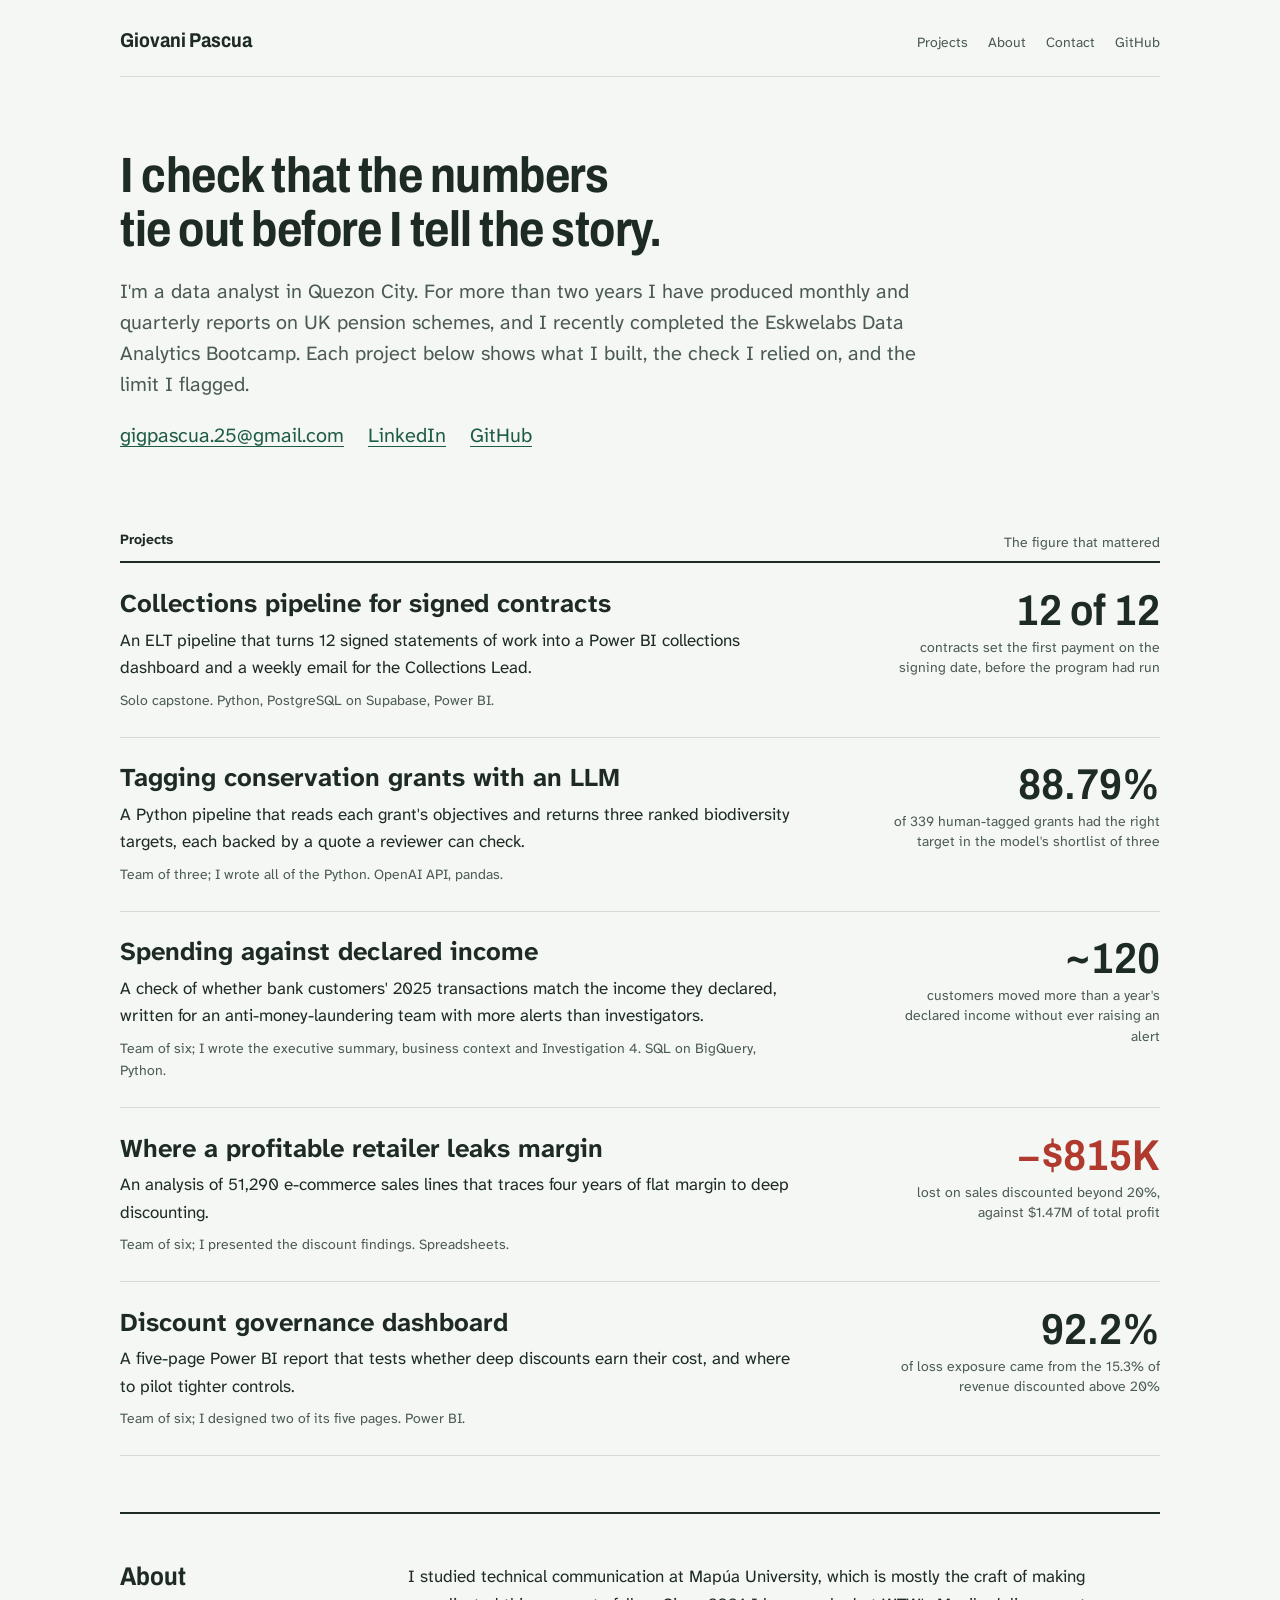
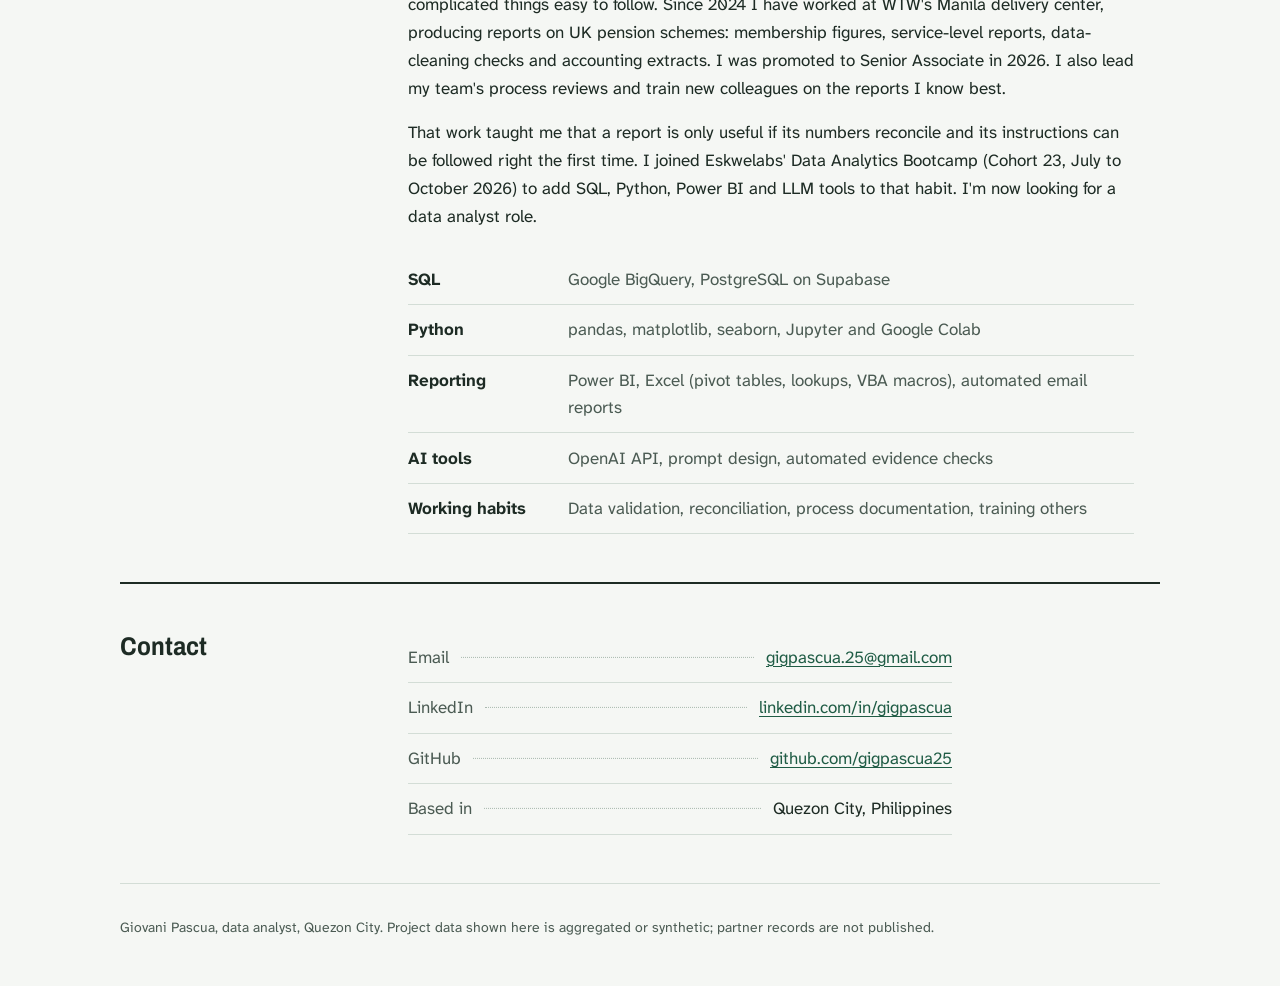
==== index.html @ 5e9940d8 "Add data analyst portfolio site Five case studies (capstone collections pipeline, LLM grant tagging," ====
<!doctype html>
<html lang="en">
<head>
<meta charset="utf-8">
<meta name="viewport" content="width=device-width, initial-scale=1, viewport-fit=cover">
<title>Giovani Pascua Portfolio</title>
<meta name="claude:viewport-fit-sides" content="cover">
<meta name="description" content="Data analyst portfolio: a collections pipeline, LLM grant tagging, AML analysis and discount analytics.">
<link rel="preconnect" href="https://fonts.googleapis.com">
<link rel="preconnect" href="https://fonts.gstatic.com" crossorigin>
<link rel="stylesheet" href="https://fonts.googleapis.com/css2?family=Archivo:wdth,wght@62..125,400..800&family=Atkinson+Hyperlegible+Next:ital,wght@0,400..800;1,400&display=swap">
<link rel="icon" href="assets/favicon.svg" type="image/svg+xml">
<link rel="stylesheet" href="assets/style.css">
</head>
<body>
<a class="skip" href="#main">Skip to content</a>
<div class="wrap">
  <header class="site-head">
    <a class="site-name" href="index.html">Giovani Pascua</a>
    <nav class="site-nav" aria-label="Site">
      <a href="index.html#projects">Projects</a>
      <a href="index.html#about">About</a>
      <a href="index.html#contact">Contact</a>
      <a href="https://github.com/gigpascua25">GitHub</a>
    </nav>
  </header>
</div>
<main id="main">
  <div class="wrap">
    <section class="thesis" aria-labelledby="thesis-title">
      <h1 id="thesis-title">I check that the numbers tie out before I tell the story.</h1>
      <p>I'm a data analyst in Quezon City. For more than two years I have produced monthly and quarterly reports on UK pension schemes, and I recently completed the Eskwelabs Data Analytics Bootcamp. Each project below shows what I built, the check I relied on, and the limit I flagged.</p>
      <p class="contact-line"><a href="mailto:gigpascua.25@gmail.com">gigpascua.25@gmail.com</a><a href="https://www.linkedin.com/in/gigpascua">LinkedIn</a><a href="https://github.com/gigpascua25">GitHub</a></p>
    </section>

    <section class="ledger-section" id="projects" aria-labelledby="projects-title">
      <div class="ledger-head"><h2 id="projects-title">Projects</h2><span>The figure that mattered</span></div>
      <ol class="ledger" role="list">
        <li class="entry">
      <div class="entry-text">
        <h3><a href="projects/collections-pipeline.html">Collections pipeline for signed contracts</a></h3>
        <p class="entry-summary">An ELT pipeline that turns 12 signed statements of work into a Power BI collections dashboard and a weekly email for the Collections Lead.</p>
        <p class="entry-meta">Solo capstone. Python, PostgreSQL on Supabase, Power BI.</p>
      </div>
      <div class="entry-figure">
        <span class="figure">12 of 12</span>
        <span class="figure-note">contracts set the first payment on the signing date, before the program had run</span>
      </div>
    </li><li class="entry">
      <div class="entry-text">
        <h3><a href="projects/grant-tagging-llm.html">Tagging conservation grants with an LLM</a></h3>
        <p class="entry-summary">A Python pipeline that reads each grant's objectives and returns three ranked biodiversity targets, each backed by a quote a reviewer can check.</p>
        <p class="entry-meta">Team of three; I wrote all of the Python. OpenAI API, pandas.</p>
      </div>
      <div class="entry-figure">
        <span class="figure">88.79%</span>
        <span class="figure-note">of 339 human-tagged grants had the right target in the model's shortlist of three</span>
      </div>
    </li><li class="entry">
      <div class="entry-text">
        <h3><a href="projects/aml-alert-triage.html">Spending against declared income</a></h3>
        <p class="entry-summary">A check of whether bank customers' 2025 transactions match the income they declared, written for an anti-money-laundering team with more alerts than investigators.</p>
        <p class="entry-meta">Team of six; I wrote the executive summary, business context and Investigation 4. SQL on BigQuery, Python.</p>
      </div>
      <div class="entry-figure">
        <span class="figure">~120</span>
        <span class="figure-note">customers moved more than a year's declared income without ever raising an alert</span>
      </div>
    </li><li class="entry">
      <div class="entry-text">
        <h3><a href="projects/discount-margin-analysis.html">Where a profitable retailer leaks margin</a></h3>
        <p class="entry-summary">An analysis of 51,290 e-commerce sales lines that traces four years of flat margin to deep discounting.</p>
        <p class="entry-meta">Team of six; I presented the discount findings. Spreadsheets.</p>
      </div>
      <div class="entry-figure">
        <span class="figure loss">−$815K</span>
        <span class="figure-note">lost on sales discounted beyond 20%, against $1.47M of total profit</span>
      </div>
    </li><li class="entry">
      <div class="entry-text">
        <h3><a href="projects/discount-governance-dashboard.html">Discount governance dashboard</a></h3>
        <p class="entry-summary">A five-page Power BI report that tests whether deep discounts earn their cost, and where to pilot tighter controls.</p>
        <p class="entry-meta">Team of six; I designed two of its five pages. Power BI.</p>
      </div>
      <div class="entry-figure">
        <span class="figure">92.2%</span>
        <span class="figure-note">of loss exposure came from the 15.3% of revenue discounted above 20%</span>
      </div>
    </li>
      </ol>
    </section>

    <section class="two-col" id="about" aria-labelledby="about-title">
      <h2 id="about-title">About</h2>
      <div class="prose">
        <p>I studied technical communication at Mapúa University, which is mostly the craft of making complicated things easy to follow. Since 2024 I have worked at WTW's Manila delivery center, producing reports on UK pension schemes: membership figures, service-level reports, data-cleaning checks and accounting extracts. I was promoted to Senior Associate in 2026. I also lead my team's process reviews and train new colleagues on the reports I know best.</p>
        <p>That work taught me that a report is only useful if its numbers reconcile and its instructions can be followed right the first time. I joined Eskwelabs' Data Analytics Bootcamp (Cohort 23, July to October 2026) to add SQL, Python, Power BI and LLM tools to that habit. I'm now looking for a data analyst role.</p>
        <dl class="skills">
          <div><dt>SQL</dt><dd>Google BigQuery, PostgreSQL on Supabase</dd></div>
          <div><dt>Python</dt><dd>pandas, matplotlib, seaborn, Jupyter and Google Colab</dd></div>
          <div><dt>Reporting</dt><dd>Power BI, Excel (pivot tables, lookups, VBA macros), automated email reports</dd></div>
          <div><dt>AI tools</dt><dd>OpenAI API, prompt design, automated evidence checks</dd></div>
          <div><dt>Working habits</dt><dd>Data validation, reconciliation, process documentation, training others</dd></div>
        </dl>
      </div>
    </section>

    <section class="two-col" id="contact" aria-labelledby="contact-title">
      <h2 id="contact-title">Contact</h2>
      <dl class="contact-list">
        <div><dt>Email</dt><span class="leader" aria-hidden="true"></span><dd><a href="mailto:gigpascua.25@gmail.com">gigpascua.25@gmail.com</a></dd></div>
        <div><dt>LinkedIn</dt><span class="leader" aria-hidden="true"></span><dd><a href="https://www.linkedin.com/in/gigpascua">linkedin.com/in/gigpascua</a></dd></div>
        <div><dt>GitHub</dt><span class="leader" aria-hidden="true"></span><dd><a href="https://github.com/gigpascua25">github.com/gigpascua25</a></dd></div>
        <div><dt>Based in</dt><span class="leader" aria-hidden="true"></span><dd>Quezon City, Philippines</dd></div>
      </dl>
    </section>
  </div>
</main>
<div class="wrap">
  <footer class="site-foot">
    <p>Giovani Pascua, data analyst, Quezon City. Project data shown here is aggregated or synthetic; partner records are not published.</p>
  </footer>
</div>
</body>
</html>
---- assets/style.css ----
/* Layout: a ledger. Narrative reads down the left; the figure that ties out sits right-aligned on the same line. */
:root {
  --paper: #f5f7f4;        /* sage-tinted page */
  --sheet: #fbfcfa;        /* raised surface: charts, code links */
  --ink: #1d2b24;          /* body text */
  --ink-2: #4b5b53;        /* secondary text */
  --rule: #d3ddd6;         /* hairlines */
  --rule-strong: #a9b8af;  /* dotted leaders, baselines */
  --ledger: #1f5c45;       /* accent: links, single-series bars */
  --pos-ink: #24352c;      /* positive figures in a signed chart */
  --red-ink: #b03a2e;      /* losses and negative figures only */
  --focus: #1f5c45;

  --font-body: "Atkinson Hyperlegible Next", "Atkinson Hyperlegible", system-ui, -apple-system, "Segoe UI", sans-serif;
  --font-figure: "Archivo", "Arial Narrow", system-ui, sans-serif;

  --step--1: 0.875rem;
  --step-0: 1.0625rem;
  --step-1: 1.25rem;
  --step-2: 1.6rem;
  --step-3: clamp(2rem, 1.4rem + 2.6vw, 3.1rem);
  --figure: clamp(1.9rem, 1.5rem + 1.6vw, 2.7rem);

  --measure: 66ch;
  --page: 70rem;
}

@media (prefers-color-scheme: dark) {
  :root:not([data-theme="light"]) {
    --paper: #121a16;
    --sheet: #18221d;
    --ink: #e2eae5;
    --ink-2: #a7b6ae;
    --rule: #2b3a33;
    --rule-strong: #4a5d53;
    --ledger: #73c49e;
    --pos-ink: #dce5df;
    --red-ink: #ee8577;
    --focus: #73c49e;
    color-scheme: dark;
  }
}
:root[data-theme="dark"] {
  --paper: #121a16;
  --sheet: #18221d;
  --ink: #e2eae5;
  --ink-2: #a7b6ae;
  --rule: #2b3a33;
  --rule-strong: #4a5d53;
  --ledger: #73c49e;
  --pos-ink: #dce5df;
  --red-ink: #ee8577;
  --focus: #73c49e;
  color-scheme: dark;
}

*, *::before, *::after { box-sizing: border-box; }

html { -webkit-text-size-adjust: 100%; }

body {
  margin: 0;
  background: var(--paper);
  color: var(--ink);
  font-family: var(--font-body);
  font-size: var(--step-0);
  line-height: 1.6;
}

.wrap {
  max-width: var(--page);
  margin-inline: auto;
  padding-left: max(16px, env(safe-area-inset-left, 0px));
  padding-right: max(16px, env(safe-area-inset-right, 0px));
}
@media (min-width: 720px) {
  .wrap {
    padding-left: max(40px, env(safe-area-inset-left, 0px));
    padding-right: max(40px, env(safe-area-inset-right, 0px));
  }
}

a { color: var(--ledger); text-underline-offset: 0.18em; text-decoration-thickness: 1px; }
a:hover { text-decoration-thickness: 2px; }
:focus-visible { outline: 2px solid var(--focus); outline-offset: 3px; border-radius: 2px; }

h1, h2, h3 { text-wrap: balance; line-height: 1.2; margin: 0; }
p, ul, ol, dl, figure { margin: 0; }

.skip {
  position: absolute; left: -9999px; top: 0;
  background: var(--sheet); color: var(--ink); padding: 0.5rem 0.75rem;
}
.skip:focus { left: max(16px, env(safe-area-inset-left, 0px)); top: 0.5rem; }

/* ---------- Site header ---------- */
.site-head {
  display: flex; flex-wrap: wrap; align-items: baseline; justify-content: space-between;
  gap: 0.5rem 1.5rem;
  padding-block: 1.5rem 1.25rem;
  border-bottom: 1px solid var(--rule);
}
.site-name {
  font-family: var(--font-figure);
  font-weight: 700;
  font-stretch: 87%;
  font-size: var(--step-1);
  color: var(--ink);
  text-decoration: none;
}
.site-nav { display: flex; flex-wrap: wrap; gap: 0.25rem 1.25rem; font-size: var(--step--1); }
.site-nav a { color: var(--ink-2); text-decoration: none; }
.site-nav a:hover { color: var(--ink); text-decoration: underline; }

/* ---------- Home: thesis ---------- */
.thesis {
  padding-block: clamp(2.5rem, 6vw, 4.5rem) clamp(2rem, 5vw, 3.5rem);
  display: grid; gap: 1.25rem;
  max-width: 52rem;
}
.thesis h1 {
  font-family: var(--font-figure);
  font-weight: 700;
  font-stretch: 85%;
  font-size: var(--step-3);
  letter-spacing: -0.01em;
  line-height: 1.08;
}
.thesis p { max-width: var(--measure); color: var(--ink-2); font-size: var(--step-1); line-height: 1.55; }
.contact-line { display: flex; flex-wrap: wrap; gap: 0.25rem 1.5rem; font-size: var(--step-0); }

/* ---------- Home: the project ledger ---------- */
.ledger-section { padding-block: 1rem 3.5rem; }
.ledger-head {
  display: grid; grid-template-columns: minmax(0, 1fr) auto; gap: 2rem;
  padding-block: 0.5rem;
  border-bottom: 2px solid var(--ink);
  font-size: var(--step--1); color: var(--ink-2);
}
.ledger-head h2 { font-size: var(--step--1); font-weight: 700; color: var(--ink); }
.ledger { list-style: none; padding: 0; }
.entry {
  display: grid;
  grid-template-columns: minmax(0, 1fr) minmax(12rem, 17rem);
  gap: 0.75rem 2.5rem;
  align-items: start;
  padding-block: 1.6rem;
  border-bottom: 1px solid var(--rule);
}
.entry-text { min-width: 0; display: grid; gap: 0.45rem; max-width: 42rem; }
.entry h3 { font-size: var(--step-2); font-weight: 700; line-height: 1.2; }
.entry h3 a { color: var(--ink); text-decoration: none; }
.entry h3 a:hover { color: var(--ledger); text-decoration: underline; }
.entry-summary { color: var(--ink); }
.entry-meta { font-size: var(--step--1); color: var(--ink-2); }
.entry-figure { text-align: right; display: grid; gap: 0.3rem; justify-items: end; }
.figure {
  font-family: var(--font-figure);
  font-weight: 650;
  font-stretch: 88%;
  font-size: var(--figure);
  line-height: 1;
  font-variant-numeric: tabular-nums lining-nums;
  color: var(--ink);
  white-space: nowrap;
}
.figure.loss { color: var(--red-ink); }
.figure-note { font-size: var(--step--1); color: var(--ink-2); line-height: 1.45; max-width: 17rem; }

@media (max-width: 680px) {
  .ledger-head span { display: none; }
  .entry { grid-template-columns: minmax(0, 1fr); gap: 0.9rem; }
  .entry-figure { text-align: left; justify-items: start; }
}

/* ---------- Home: about & contact ---------- */
.two-col {
  display: grid; gap: 2rem 4rem;
  grid-template-columns: minmax(0, 1fr);
  padding-block: 3rem;
  border-top: 2px solid var(--ink);
}
@media (min-width: 900px) { .two-col { grid-template-columns: 14rem minmax(0, 1fr); } }
.two-col h2 { font-family: var(--font-figure); font-stretch: 87%; font-size: var(--step-2); }
.prose { display: grid; gap: 1rem; max-width: var(--measure); }
.prose p { line-height: 1.65; }

.skills { display: grid; gap: 0; margin-top: 0.5rem; }
.skills div {
  display: grid; grid-template-columns: minmax(0, 9rem) minmax(0, 1fr); gap: 1rem;
  padding-block: 0.7rem; border-bottom: 1px solid var(--rule);
}
.skills dt { font-weight: 700; }
.skills dd { margin: 0; color: var(--ink-2); }
@media (max-width: 480px) { .skills div { grid-template-columns: minmax(0, 1fr); gap: 0.15rem; } }

.contact-list { display: grid; gap: 0; max-width: 34rem; }
.contact-list div {
  display: flex; align-items: baseline; gap: 0.75rem;
  padding-block: 0.7rem; border-bottom: 1px solid var(--rule);
}
.contact-list dt { color: var(--ink-2); flex: none; }
.contact-list .leader { flex: 1; border-bottom: 1px dotted var(--rule-strong); transform: translateY(-0.3em); min-width: 1rem; }
.contact-list dd { margin: 0; text-align: right; overflow-wrap: anywhere; }

.site-foot {
  padding-block: 2rem 3rem;
  border-top: 1px solid var(--rule);
  font-size: var(--step--1);
  color: var(--ink-2);
}

/* ---------- Project pages ---------- */
.case { padding-block: 2.5rem 3rem; display: grid; gap: 2.75rem; }
.case-top { display: grid; gap: 1.1rem; max-width: 52rem; }
.back { font-size: var(--step--1); }
.case-top h1 {
  font-family: var(--font-figure);
  font-weight: 700;
  font-stretch: 85%;
  font-size: var(--step-3);
  line-height: 1.08;
}
.lede { font-size: var(--step-1); color: var(--ink-2); max-width: var(--measure); line-height: 1.55; }

.facts { display: grid; border-top: 2px solid var(--ink); max-width: 52rem; }
.facts div {
  display: grid; grid-template-columns: minmax(0, 7rem) minmax(0, 1fr); gap: 1.25rem;
  padding-block: 0.75rem; border-bottom: 1px solid var(--rule);
}
.facts dt { font-weight: 700; }
.facts dd { margin: 0; }
@media (max-width: 480px) { .facts div { grid-template-columns: minmax(0, 1fr); gap: 0.15rem; } }

.case-section { display: grid; gap: 1rem; max-width: var(--measure); }
.case-section h2 { font-family: var(--font-figure); font-stretch: 87%; font-size: var(--step-2); }
.case-section ul, .case-section ol { padding-left: 1.25rem; display: grid; gap: 0.6rem; }
.case-section li::marker { color: var(--ink-2); }
.case-section p { line-height: 1.65; }
.mine { border-left: 3px solid var(--ledger); padding-left: 1rem; color: var(--ink); }

/* At a glance: a statement of account with dotted leaders */
.glance { display: grid; max-width: 40rem; border-top: 2px solid var(--ink); }
.glance div { display: flex; align-items: baseline; gap: 0.75rem; padding-block: 0.65rem; border-bottom: 1px solid var(--rule); }
.glance dt { flex: 0 1 auto; min-width: 0; }
.glance .leader { flex: 1 1 1.5rem; border-bottom: 1px dotted var(--rule-strong); transform: translateY(-0.3em); }
.glance dd {
  margin: 0; flex: none; text-align: right;
  font-family: var(--font-figure); font-stretch: 90%; font-weight: 600;
  font-variant-numeric: tabular-nums lining-nums;
}
.glance dd.loss { color: var(--red-ink); }
.glance-note { font-size: var(--step--1); color: var(--ink-2); max-width: 40rem; margin-top: 0.6rem; }

/* Charts: bars in a real table, values in their own right-aligned column */
.chart {
  background: var(--sheet);
  border: 1px solid var(--rule);
  border-radius: 6px;
  padding: 1.25rem 1.25rem 1rem;
  max-width: 46rem;
  display: grid; gap: 0.9rem;
}
.chart-title { font-weight: 700; font-size: var(--step-0); line-height: 1.35; }
.chart-scroll { overflow-x: auto; }
.bars { width: 100%; border-collapse: collapse; font-size: var(--step--1); }
.bars th[scope="row"] { text-align: left; font-weight: 400; color: var(--ink); padding: 0.45rem 1rem 0.45rem 0; width: 34%; vertical-align: middle; line-height: 1.3; }
.bars td { padding: 0.45rem 0; vertical-align: middle; }
.bars td.val {
  text-align: right; padding-left: 1rem; white-space: nowrap; width: 1%;
  font-family: var(--font-figure); font-stretch: 90%; font-weight: 600; font-size: var(--step-0);
  font-variant-numeric: tabular-nums lining-nums; color: var(--ink);
}
.bars td.val.loss { color: var(--red-ink); }
.track { position: relative; height: 18px; min-width: 8rem; }
.track::before { /* the baseline */
  content: ""; position: absolute; top: -4px; bottom: -4px; left: var(--zero, 0%); width: 1px; background: var(--rule-strong);
}
.bar { position: absolute; top: 0; height: 18px; }
.bar.pos { left: var(--zero, 0%); width: var(--w); background: var(--ledger); border-radius: 0 4px 4px 0; }
.bar.pos.ink { background: var(--pos-ink); }
.bar.neg { right: calc(100% - var(--zero)); width: var(--w); background: var(--red-ink); border-radius: 4px 0 0 4px; }
.bars tr:hover .bar { filter: brightness(1.12); }
.chart-note { font-size: var(--step--1); color: var(--ink-2); line-height: 1.45; }
@media (max-width: 480px) {
  .chart { padding: 1rem 0.9rem 0.85rem; }
  .bars th[scope="row"] { width: 40%; padding-right: 0.6rem; }
}

.files { display: grid; gap: 0.75rem; max-width: var(--measure); }
.file-link {
  display: grid; gap: 0.2rem;
  padding: 0.9rem 1rem;
  background: var(--sheet); border: 1px solid var(--rule); border-radius: 6px;
  text-decoration: none; color: var(--ink);
}
.file-link strong { color: var(--ledger); }
.file-link span { font-size: var(--step--1); color: var(--ink-2); }
.file-link:hover strong { text-decoration: underline; }

.pager {
  display: flex; flex-wrap: wrap; justify-content: space-between; gap: 1rem 2rem;
  padding-top: 1.5rem; border-top: 2px solid var(--ink); max-width: 52rem;
}
.pager a { display: grid; gap: 0.15rem; text-decoration: none; max-width: 22rem; }
.pager small { color: var(--ink-2); font-size: var(--step--1); }
.pager span { font-weight: 700; }
.pager .next { text-align: right; margin-left: auto; }

@media (prefers-reduced-motion: reduce) {
  * { scroll-behavior: auto !important; transition: none !important; animation: none !important; }
}

.visually-hidden {
  position: absolute !important; width: 1px; height: 1px; padding: 0; margin: -1px;
  overflow: hidden; clip: rect(0 0 0 0); white-space: nowrap; border: 0;
}
code {
  font-family: ui-monospace, "SFMono-Regular", Menlo, Consolas, monospace;
  font-size: 0.9em; background: var(--sheet); border: 1px solid var(--rule);
  border-radius: 3px; padding: 0.05em 0.3em;
}

/* Dashboard screenshots: wider than the reading measure, captions stay at reading width */
.case-section.wide { max-width: 60rem; }
.case-section.wide > p { max-width: var(--measure); }
.gallery { display: grid; gap: 2.25rem; }
.shot { display: grid; gap: 0.65rem; }
.shot a { display: block; border: 1px solid var(--rule); border-radius: 6px; overflow: hidden; background: var(--sheet); }
.shot img { display: block; width: 100%; height: auto; }
.shot a:hover { border-color: var(--rule-strong); }
.shot figcaption { font-size: var(--step--1); color: var(--ink-2); line-height: 1.5; max-width: var(--measure); }
.shot figcaption strong { color: var(--ink); }
.shot .credit { display: block; margin-top: 0.2rem; color: var(--ink); font-weight: 700; }
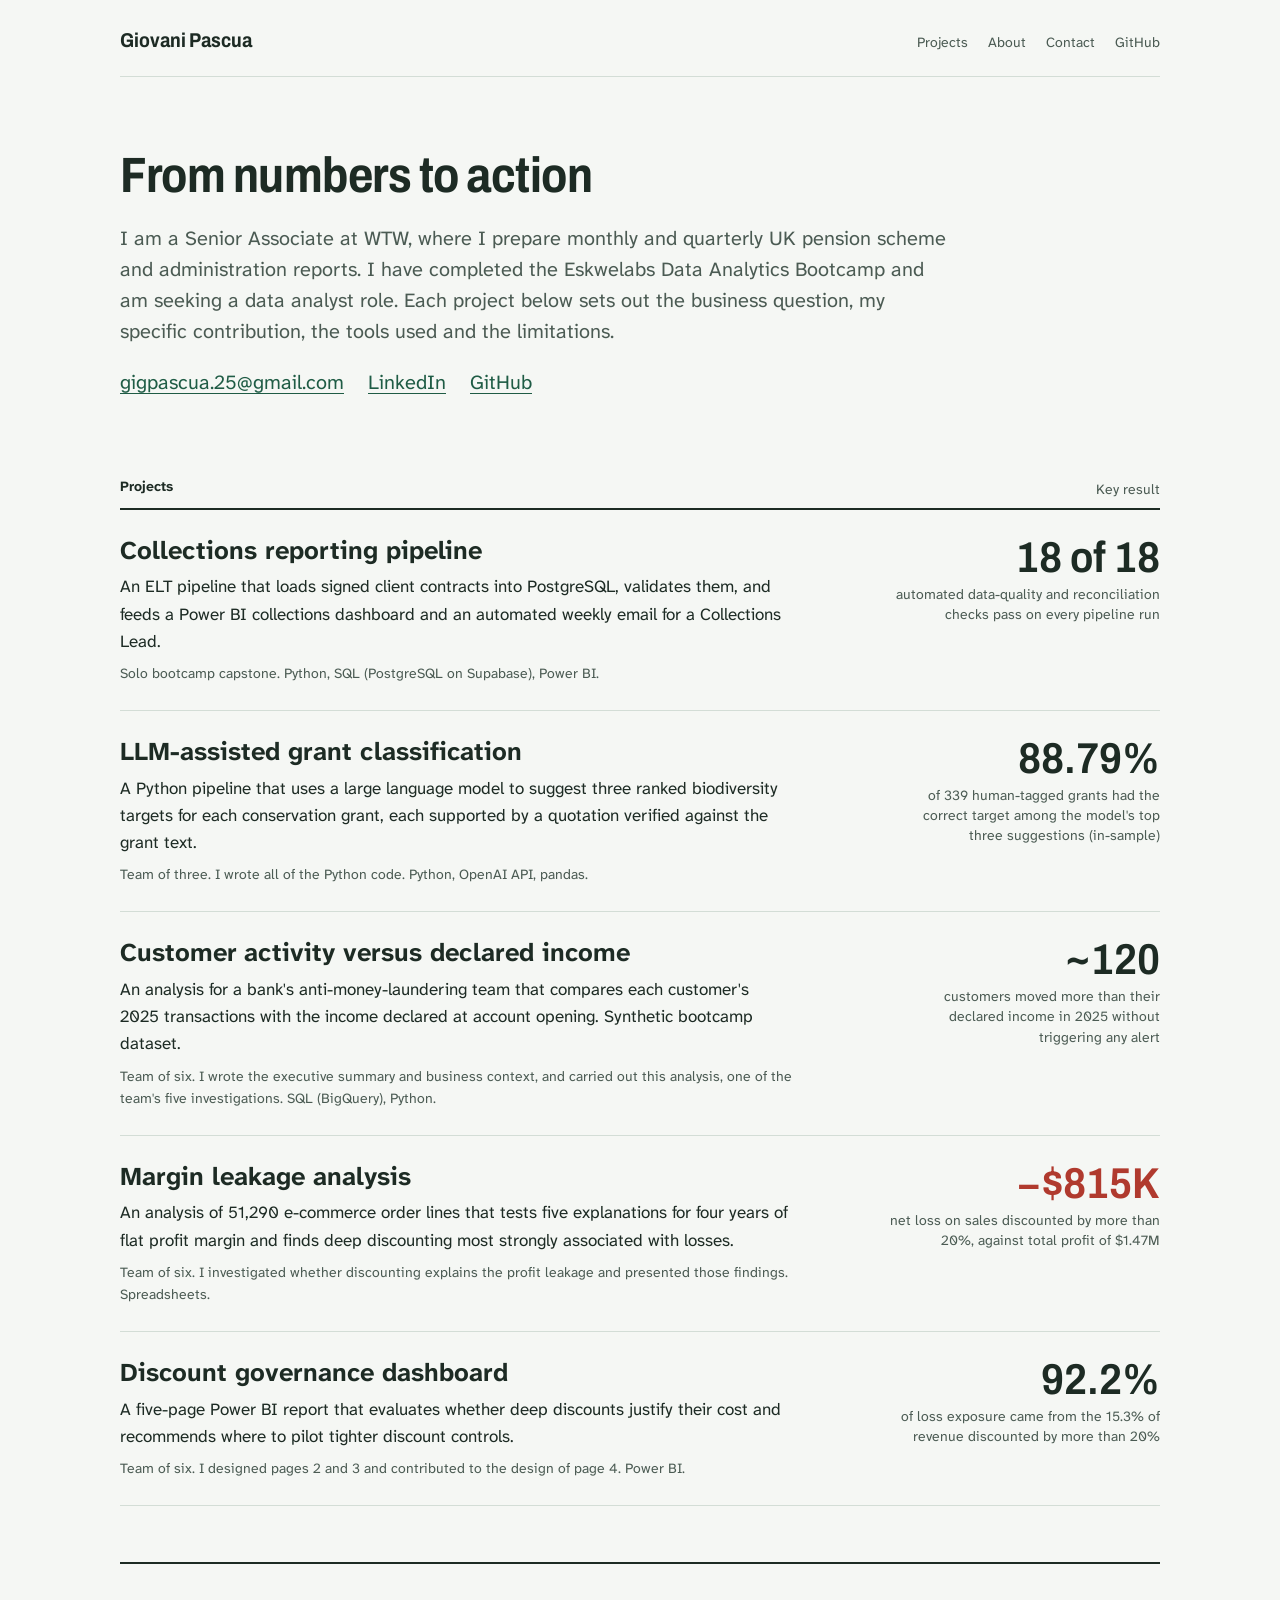
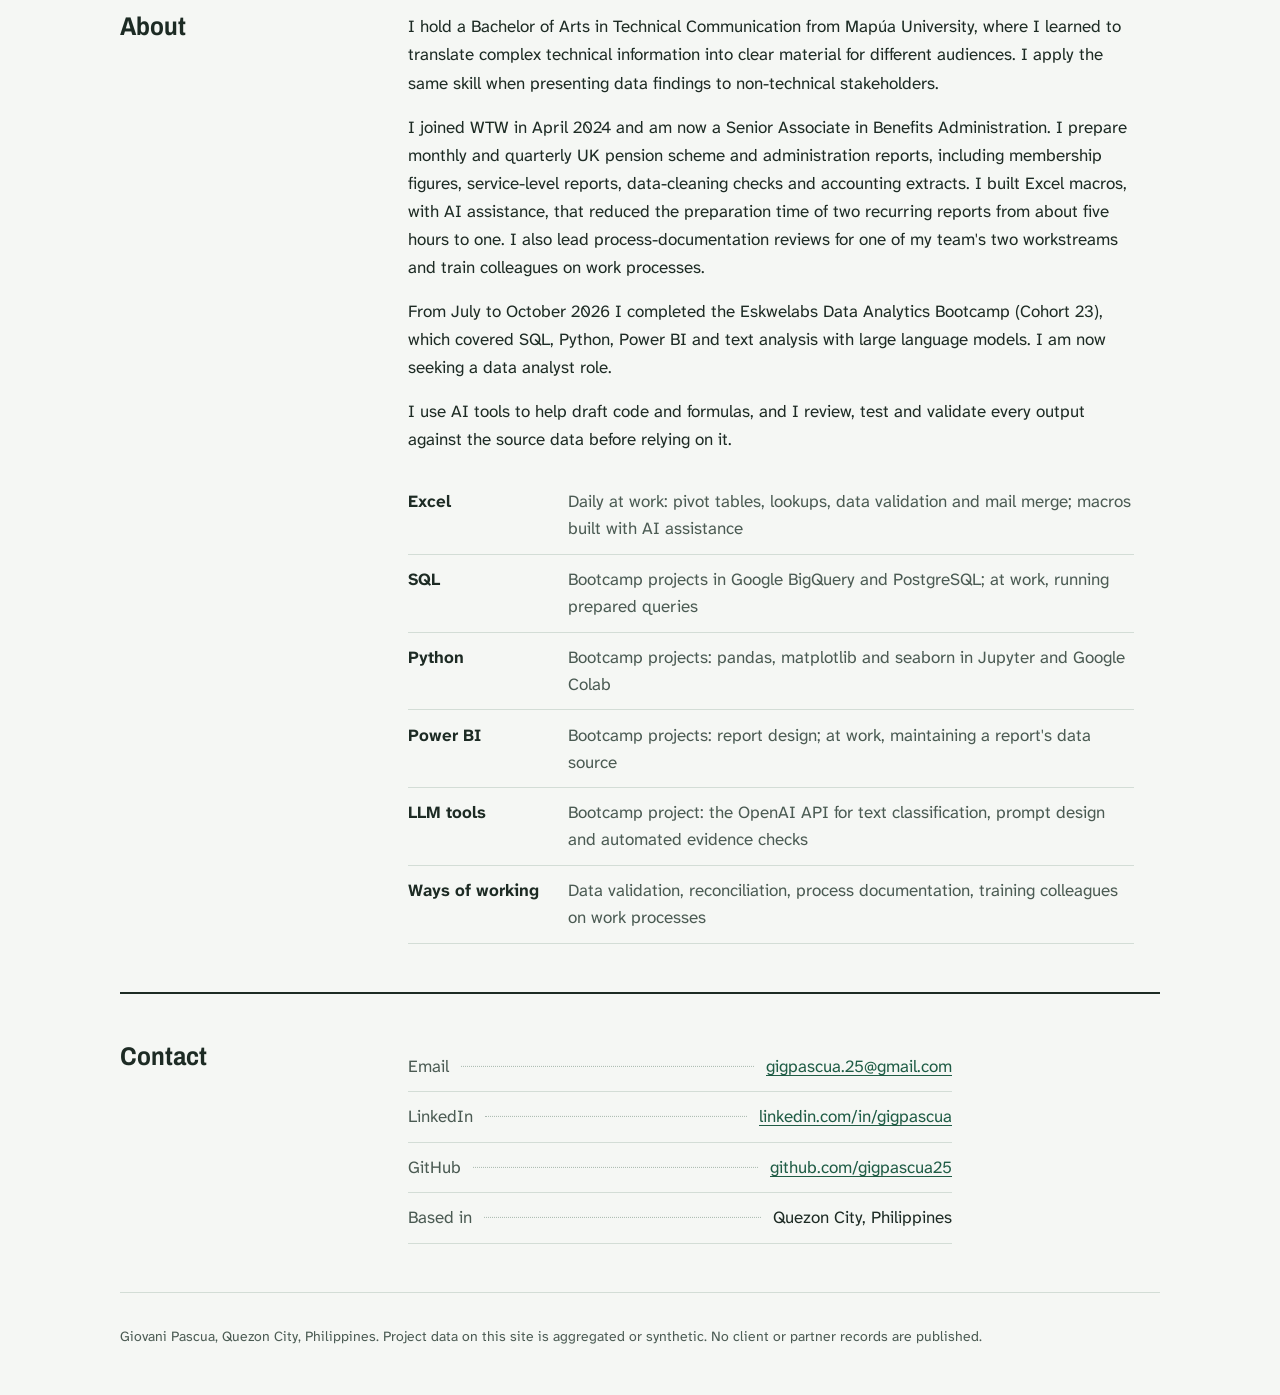
==== commit 08d555a1: "Revise portfolio copy for a professional tone and explicit contributions - Headline changed to "From" ====
--- a/index.html
+++ b/index.html
@@ -5,7 +5,7 @@
 <meta name="viewport" content="width=device-width, initial-scale=1, viewport-fit=cover">
 <title>Giovani Pascua Portfolio</title>
 <meta name="claude:viewport-fit-sides" content="cover">
-<meta name="description" content="Data analyst portfolio: a collections pipeline, LLM grant tagging, AML analysis and discount analytics.">
+<meta name="description" content="Data analytics portfolio of Giovani Pascua: a collections reporting pipeline, LLM-assisted grant classification, an AML analysis and discount analytics.">
 <link rel="preconnect" href="https://fonts.googleapis.com">
 <link rel="preconnect" href="https://fonts.gstatic.com" crossorigin>
 <link rel="stylesheet" href="https://fonts.googleapis.com/css2?family=Archivo:wdth,wght@62..125,400..800&family=Atkinson+Hyperlegible+Next:ital,wght@0,400..800;1,400&display=swap">
@@ -28,63 +28,63 @@
 <main id="main">
   <div class="wrap">
     <section class="thesis" aria-labelledby="thesis-title">
-      <h1 id="thesis-title">I check that the numbers tie out before I tell the story.</h1>
-      <p>I'm a data analyst in Quezon City. For more than two years I have produced monthly and quarterly reports on UK pension schemes, and I recently completed the Eskwelabs Data Analytics Bootcamp. Each project below shows what I built, the check I relied on, and the limit I flagged.</p>
+      <h1 id="thesis-title">From numbers to action</h1>
+      <p>I am a Senior Associate at WTW, where I prepare monthly and quarterly UK pension scheme and administration reports. I have completed the Eskwelabs Data Analytics Bootcamp and am seeking a data analyst role. Each project below sets out the business question, my specific contribution, the tools used and the limitations.</p>
       <p class="contact-line"><a href="mailto:gigpascua.25@gmail.com">gigpascua.25@gmail.com</a><a href="https://www.linkedin.com/in/gigpascua">LinkedIn</a><a href="https://github.com/gigpascua25">GitHub</a></p>
     </section>
 
     <section class="ledger-section" id="projects" aria-labelledby="projects-title">
-      <div class="ledger-head"><h2 id="projects-title">Projects</h2><span>The figure that mattered</span></div>
+      <div class="ledger-head"><h2 id="projects-title">Projects</h2><span>Key result</span></div>
       <ol class="ledger" role="list">
         <li class="entry">
       <div class="entry-text">
-        <h3><a href="projects/collections-pipeline.html">Collections pipeline for signed contracts</a></h3>
-        <p class="entry-summary">An ELT pipeline that turns 12 signed statements of work into a Power BI collections dashboard and a weekly email for the Collections Lead.</p>
-        <p class="entry-meta">Solo capstone. Python, PostgreSQL on Supabase, Power BI.</p>
+        <h3><a href="projects/collections-pipeline.html">Collections reporting pipeline</a></h3>
+        <p class="entry-summary">An ELT pipeline that loads signed client contracts into PostgreSQL, validates them, and feeds a Power BI collections dashboard and an automated weekly email for a Collections Lead.</p>
+        <p class="entry-meta">Solo bootcamp capstone. Python, SQL (PostgreSQL on Supabase), Power BI.</p>
       </div>
       <div class="entry-figure">
-        <span class="figure">12 of 12</span>
-        <span class="figure-note">contracts set the first payment on the signing date, before the program had run</span>
+        <span class="figure">18 of 18</span>
+        <span class="figure-note">automated data-quality and reconciliation checks pass on every pipeline run</span>
       </div>
     </li><li class="entry">
       <div class="entry-text">
-        <h3><a href="projects/grant-tagging-llm.html">Tagging conservation grants with an LLM</a></h3>
-        <p class="entry-summary">A Python pipeline that reads each grant's objectives and returns three ranked biodiversity targets, each backed by a quote a reviewer can check.</p>
-        <p class="entry-meta">Team of three; I wrote all of the Python. OpenAI API, pandas.</p>
+        <h3><a href="projects/grant-tagging-llm.html">LLM-assisted grant classification</a></h3>
+        <p class="entry-summary">A Python pipeline that uses a large language model to suggest three ranked biodiversity targets for each conservation grant, each supported by a quotation verified against the grant text.</p>
+        <p class="entry-meta">Team of three. I wrote all of the Python code. Python, OpenAI API, pandas.</p>
       </div>
       <div class="entry-figure">
         <span class="figure">88.79%</span>
-        <span class="figure-note">of 339 human-tagged grants had the right target in the model's shortlist of three</span>
+        <span class="figure-note">of 339 human-tagged grants had the correct target among the model's top three suggestions (in-sample)</span>
       </div>
     </li><li class="entry">
       <div class="entry-text">
-        <h3><a href="projects/aml-alert-triage.html">Spending against declared income</a></h3>
-        <p class="entry-summary">A check of whether bank customers' 2025 transactions match the income they declared, written for an anti-money-laundering team with more alerts than investigators.</p>
-        <p class="entry-meta">Team of six; I wrote the executive summary, business context and Investigation 4. SQL on BigQuery, Python.</p>
+        <h3><a href="projects/aml-alert-triage.html">Customer activity versus declared income</a></h3>
+        <p class="entry-summary">An analysis for a bank's anti-money-laundering team that compares each customer's 2025 transactions with the income declared at account opening. Synthetic bootcamp dataset.</p>
+        <p class="entry-meta">Team of six. I wrote the executive summary and business context, and carried out this analysis, one of the team's five investigations. SQL (BigQuery), Python.</p>
       </div>
       <div class="entry-figure">
         <span class="figure">~120</span>
-        <span class="figure-note">customers moved more than a year's declared income without ever raising an alert</span>
+        <span class="figure-note">customers moved more than their declared income in 2025 without triggering any alert</span>
       </div>
     </li><li class="entry">
       <div class="entry-text">
-        <h3><a href="projects/discount-margin-analysis.html">Where a profitable retailer leaks margin</a></h3>
-        <p class="entry-summary">An analysis of 51,290 e-commerce sales lines that traces four years of flat margin to deep discounting.</p>
-        <p class="entry-meta">Team of six; I presented the discount findings. Spreadsheets.</p>
+        <h3><a href="projects/discount-margin-analysis.html">Margin leakage analysis</a></h3>
+        <p class="entry-summary">An analysis of 51,290 e-commerce order lines that tests five explanations for four years of flat profit margin and finds deep discounting most strongly associated with losses.</p>
+        <p class="entry-meta">Team of six. I investigated whether discounting explains the profit leakage and presented those findings. Spreadsheets.</p>
       </div>
       <div class="entry-figure">
         <span class="figure loss">−$815K</span>
-        <span class="figure-note">lost on sales discounted beyond 20%, against $1.47M of total profit</span>
+        <span class="figure-note">net loss on sales discounted by more than 20%, against total profit of $1.47M</span>
       </div>
     </li><li class="entry">
       <div class="entry-text">
         <h3><a href="projects/discount-governance-dashboard.html">Discount governance dashboard</a></h3>
-        <p class="entry-summary">A five-page Power BI report that tests whether deep discounts earn their cost, and where to pilot tighter controls.</p>
-        <p class="entry-meta">Team of six; I designed two of its five pages. Power BI.</p>
+        <p class="entry-summary">A five-page Power BI report that evaluates whether deep discounts justify their cost and recommends where to pilot tighter discount controls.</p>
+        <p class="entry-meta">Team of six. I designed pages 2 and 3 and contributed to the design of page 4. Power BI.</p>
       </div>
       <div class="entry-figure">
         <span class="figure">92.2%</span>
-        <span class="figure-note">of loss exposure came from the 15.3% of revenue discounted above 20%</span>
+        <span class="figure-note">of loss exposure came from the 15.3% of revenue discounted by more than 20%</span>
       </div>
     </li>
       </ol>
@@ -93,14 +93,17 @@
     <section class="two-col" id="about" aria-labelledby="about-title">
       <h2 id="about-title">About</h2>
       <div class="prose">
-        <p>I studied technical communication at Mapúa University, which is mostly the craft of making complicated things easy to follow. Since 2024 I have worked at WTW's Manila delivery center, producing reports on UK pension schemes: membership figures, service-level reports, data-cleaning checks and accounting extracts. I was promoted to Senior Associate in 2026. I also lead my team's process reviews and train new colleagues on the reports I know best.</p>
-        <p>That work taught me that a report is only useful if its numbers reconcile and its instructions can be followed right the first time. I joined Eskwelabs' Data Analytics Bootcamp (Cohort 23, July to October 2026) to add SQL, Python, Power BI and LLM tools to that habit. I'm now looking for a data analyst role.</p>
+        <p>I hold a Bachelor of Arts in Technical Communication from Mapúa University, where I learned to translate complex technical information into clear material for different audiences. I apply the same skill when presenting data findings to non-technical stakeholders.</p>
+        <p>I joined WTW in April 2024 and am now a Senior Associate in Benefits Administration. I prepare monthly and quarterly UK pension scheme and administration reports, including membership figures, service-level reports, data-cleaning checks and accounting extracts. I built Excel macros, with AI assistance, that reduced the preparation time of two recurring reports from about five hours to one. I also lead process-documentation reviews for one of my team's two workstreams and train colleagues on work processes.</p>
+        <p>From July to October 2026 I completed the Eskwelabs Data Analytics Bootcamp (Cohort 23), which covered SQL, Python, Power BI and text analysis with large language models. I am now seeking a data analyst role.</p>
+        <p>I use AI tools to help draft code and formulas, and I review, test and validate every output against the source data before relying on it.</p>
         <dl class="skills">
-          <div><dt>SQL</dt><dd>Google BigQuery, PostgreSQL on Supabase</dd></div>
-          <div><dt>Python</dt><dd>pandas, matplotlib, seaborn, Jupyter and Google Colab</dd></div>
-          <div><dt>Reporting</dt><dd>Power BI, Excel (pivot tables, lookups, VBA macros), automated email reports</dd></div>
-          <div><dt>AI tools</dt><dd>OpenAI API, prompt design, automated evidence checks</dd></div>
-          <div><dt>Working habits</dt><dd>Data validation, reconciliation, process documentation, training others</dd></div>
+          <div><dt>Excel</dt><dd>Daily at work: pivot tables, lookups, data validation and mail merge; macros built with AI assistance</dd></div>
+          <div><dt>SQL</dt><dd>Bootcamp projects in Google BigQuery and PostgreSQL; at work, running prepared queries</dd></div>
+          <div><dt>Python</dt><dd>Bootcamp projects: pandas, matplotlib and seaborn in Jupyter and Google Colab</dd></div>
+          <div><dt>Power BI</dt><dd>Bootcamp projects: report design; at work, maintaining a report's data source</dd></div>
+          <div><dt>LLM tools</dt><dd>Bootcamp project: the OpenAI API for text classification, prompt design and automated evidence checks</dd></div>
+          <div><dt>Ways of working</dt><dd>Data validation, reconciliation, process documentation, training colleagues on work processes</dd></div>
         </dl>
       </div>
     </section>
@@ -118,7 +121,7 @@
 </main>
 <div class="wrap">
   <footer class="site-foot">
-    <p>Giovani Pascua, data analyst, Quezon City. Project data shown here is aggregated or synthetic; partner records are not published.</p>
+    <p>Giovani Pascua, Quezon City, Philippines. Project data on this site is aggregated or synthetic. No client or partner records are published.</p>
   </footer>
 </div>
 </body>
--- a/assets/style.css
+++ b/assets/style.css
@@ -225,7 +225,7 @@
 
 .facts { display: grid; border-top: 2px solid var(--ink); max-width: 52rem; }
 .facts div {
-  display: grid; grid-template-columns: minmax(0, 7rem) minmax(0, 1fr); gap: 1.25rem;
+  display: grid; grid-template-columns: minmax(0, 9.5rem) minmax(0, 1fr); gap: 1.25rem;
   padding-block: 0.75rem; border-bottom: 1px solid var(--rule);
 }
 .facts dt { font-weight: 700; }
@@ -332,3 +332,8 @@
 .shot figcaption { font-size: var(--step--1); color: var(--ink-2); line-height: 1.5; max-width: var(--measure); }
 .shot figcaption strong { color: var(--ink); }
 .shot .credit { display: block; margin-top: 0.2rem; color: var(--ink); font-weight: 700; }
+
+/* Grid children may shrink below their content width; wide tables scroll inside .chart-scroll */
+.case > *, .chart > * { min-width: 0; }
+.case-section > *, .files > * { min-width: 0; }
+.file-link strong { overflow-wrap: anywhere; }
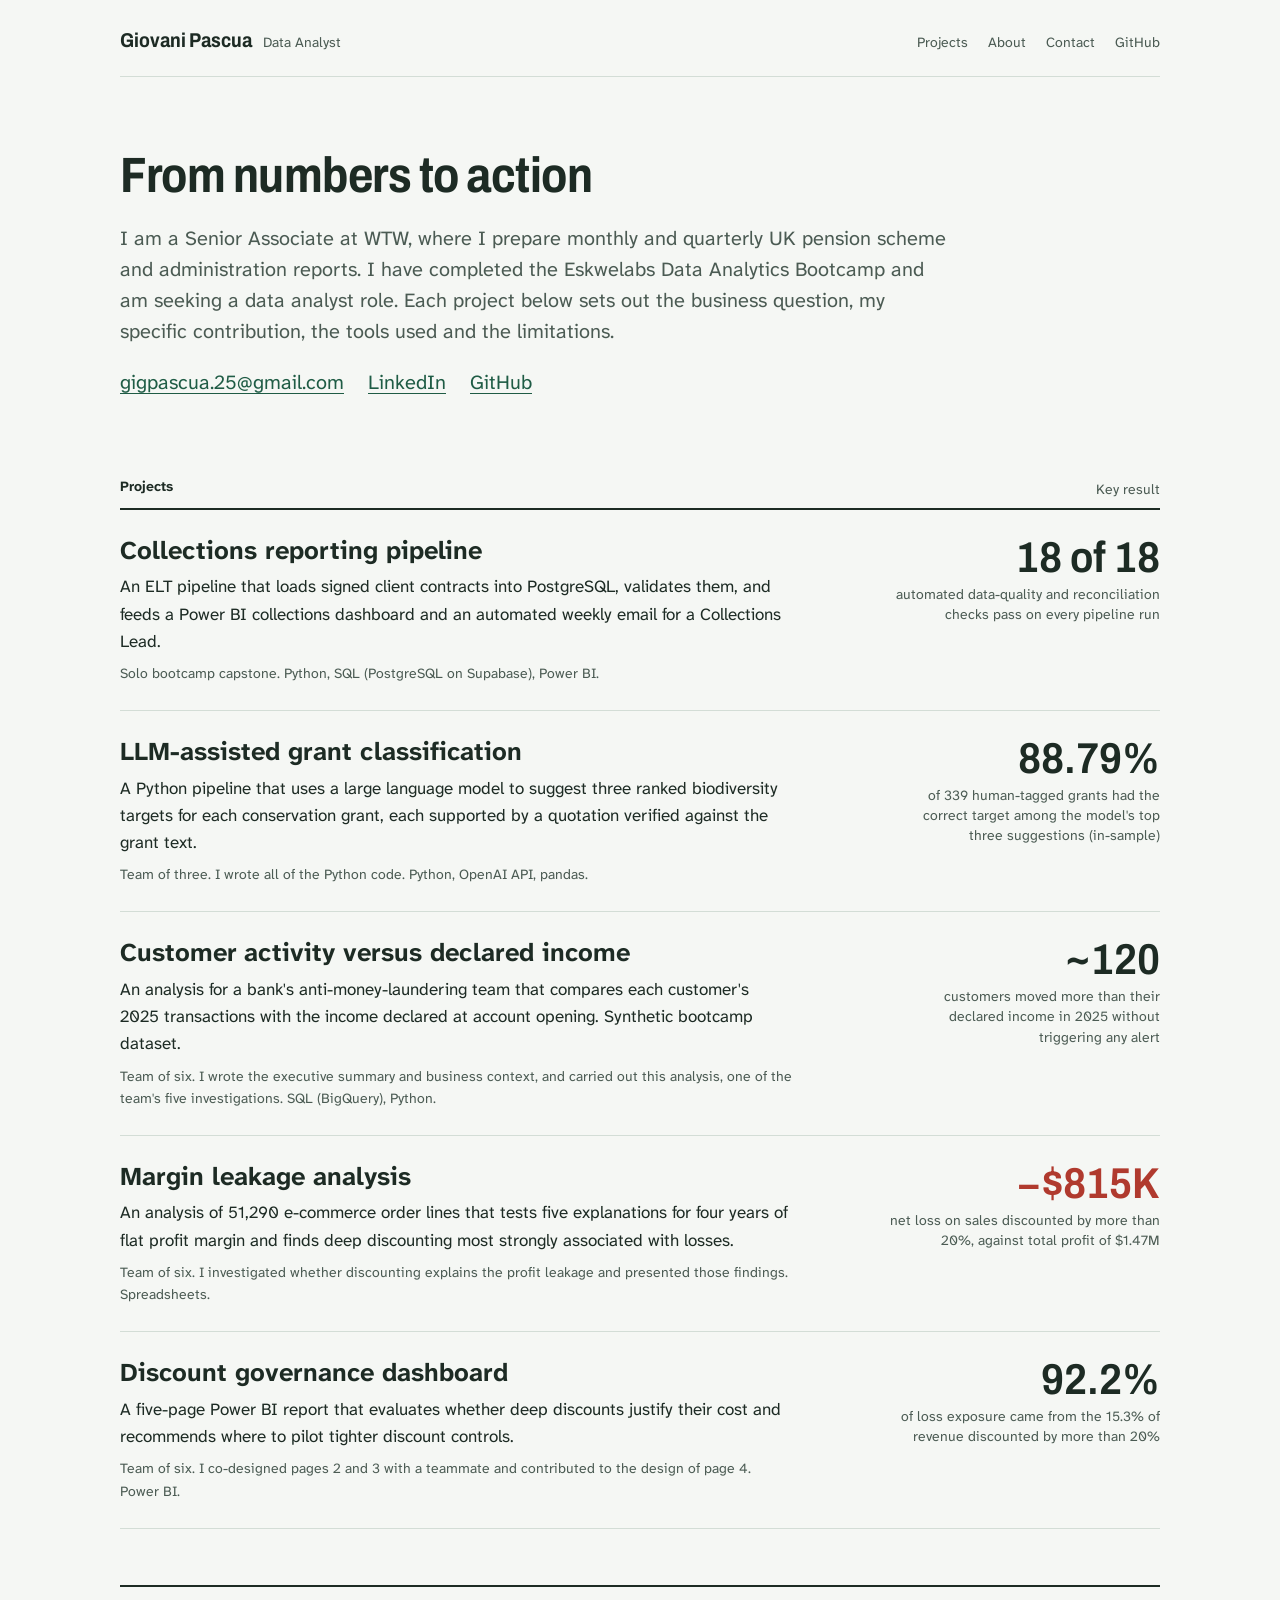
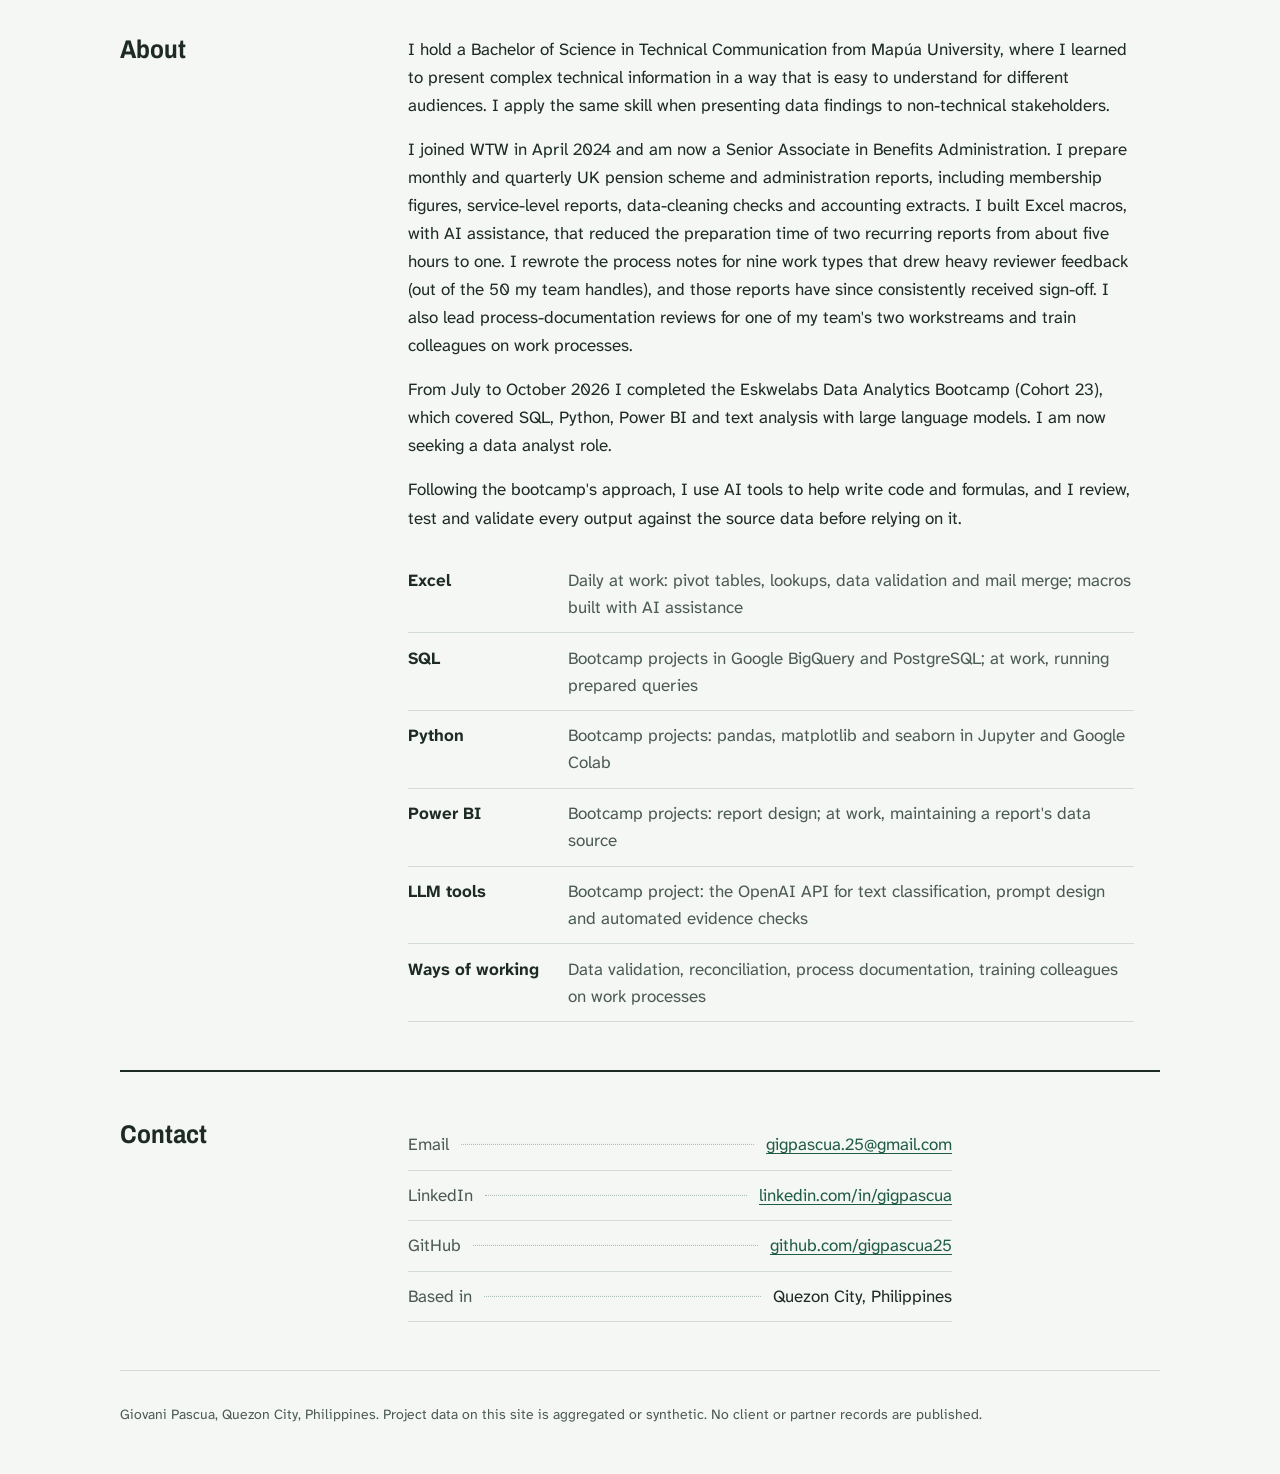
==== commit fc097e2b: "Align portfolio with resume headline and correct details - Add "Data Analyst" headline label beside " ====
--- a/index.html
+++ b/index.html
@@ -5,7 +5,7 @@
 <meta name="viewport" content="width=device-width, initial-scale=1, viewport-fit=cover">
 <title>Giovani Pascua Portfolio</title>
 <meta name="claude:viewport-fit-sides" content="cover">
-<meta name="description" content="Data analytics portfolio of Giovani Pascua: a collections reporting pipeline, LLM-assisted grant classification, an AML analysis and discount analytics.">
+<meta name="description" content="Data analyst portfolio of Giovani Pascua: a collections reporting pipeline, LLM-assisted grant classification, an AML analysis and discount analytics.">
 <link rel="preconnect" href="https://fonts.googleapis.com">
 <link rel="preconnect" href="https://fonts.gstatic.com" crossorigin>
 <link rel="stylesheet" href="https://fonts.googleapis.com/css2?family=Archivo:wdth,wght@62..125,400..800&family=Atkinson+Hyperlegible+Next:ital,wght@0,400..800;1,400&display=swap">
@@ -16,7 +16,7 @@
 <a class="skip" href="#main">Skip to content</a>
 <div class="wrap">
   <header class="site-head">
-    <a class="site-name" href="index.html">Giovani Pascua</a>
+    <div class="site-brand"><a class="site-name" href="index.html">Giovani Pascua</a><span class="site-role">Data Analyst</span></div>
     <nav class="site-nav" aria-label="Site">
       <a href="index.html#projects">Projects</a>
       <a href="index.html#about">About</a>
@@ -80,7 +80,7 @@
       <div class="entry-text">
         <h3><a href="projects/discount-governance-dashboard.html">Discount governance dashboard</a></h3>
         <p class="entry-summary">A five-page Power BI report that evaluates whether deep discounts justify their cost and recommends where to pilot tighter discount controls.</p>
-        <p class="entry-meta">Team of six. I designed pages 2 and 3 and contributed to the design of page 4. Power BI.</p>
+        <p class="entry-meta">Team of six. I co-designed pages 2 and 3 with a teammate and contributed to the design of page 4. Power BI.</p>
       </div>
       <div class="entry-figure">
         <span class="figure">92.2%</span>
@@ -93,10 +93,10 @@
     <section class="two-col" id="about" aria-labelledby="about-title">
       <h2 id="about-title">About</h2>
       <div class="prose">
-        <p>I hold a Bachelor of Arts in Technical Communication from Mapúa University, where I learned to translate complex technical information into clear material for different audiences. I apply the same skill when presenting data findings to non-technical stakeholders.</p>
-        <p>I joined WTW in April 2024 and am now a Senior Associate in Benefits Administration. I prepare monthly and quarterly UK pension scheme and administration reports, including membership figures, service-level reports, data-cleaning checks and accounting extracts. I built Excel macros, with AI assistance, that reduced the preparation time of two recurring reports from about five hours to one. I also lead process-documentation reviews for one of my team's two workstreams and train colleagues on work processes.</p>
+        <p>I hold a Bachelor of Science in Technical Communication from Mapúa University, where I learned to present complex technical information in a way that is easy to understand for different audiences. I apply the same skill when presenting data findings to non-technical stakeholders.</p>
+        <p>I joined WTW in April 2024 and am now a Senior Associate in Benefits Administration. I prepare monthly and quarterly UK pension scheme and administration reports, including membership figures, service-level reports, data-cleaning checks and accounting extracts. I built Excel macros, with AI assistance, that reduced the preparation time of two recurring reports from about five hours to one. I rewrote the process notes for nine work types that drew heavy reviewer feedback (out of the 50 my team handles), and those reports have since consistently received sign-off. I also lead process-documentation reviews for one of my team's two workstreams and train colleagues on work processes.</p>
         <p>From July to October 2026 I completed the Eskwelabs Data Analytics Bootcamp (Cohort 23), which covered SQL, Python, Power BI and text analysis with large language models. I am now seeking a data analyst role.</p>
-        <p>I use AI tools to help draft code and formulas, and I review, test and validate every output against the source data before relying on it.</p>
+        <p>Following the bootcamp's approach, I use AI tools to help write code and formulas, and I review, test and validate every output against the source data before relying on it.</p>
         <dl class="skills">
           <div><dt>Excel</dt><dd>Daily at work: pivot tables, lookups, data validation and mail merge; macros built with AI assistance</dd></div>
           <div><dt>SQL</dt><dd>Bootcamp projects in Google BigQuery and PostgreSQL; at work, running prepared queries</dd></div>
--- a/assets/style.css
+++ b/assets/style.css
@@ -337,3 +337,6 @@
 .case > *, .chart > * { min-width: 0; }
 .case-section > *, .files > * { min-width: 0; }
 .file-link strong { overflow-wrap: anywhere; }
+
+.site-brand { display: flex; flex-wrap: wrap; align-items: baseline; gap: 0.2rem 0.7rem; }
+.site-role { color: var(--ink-2); font-size: var(--step--1); }
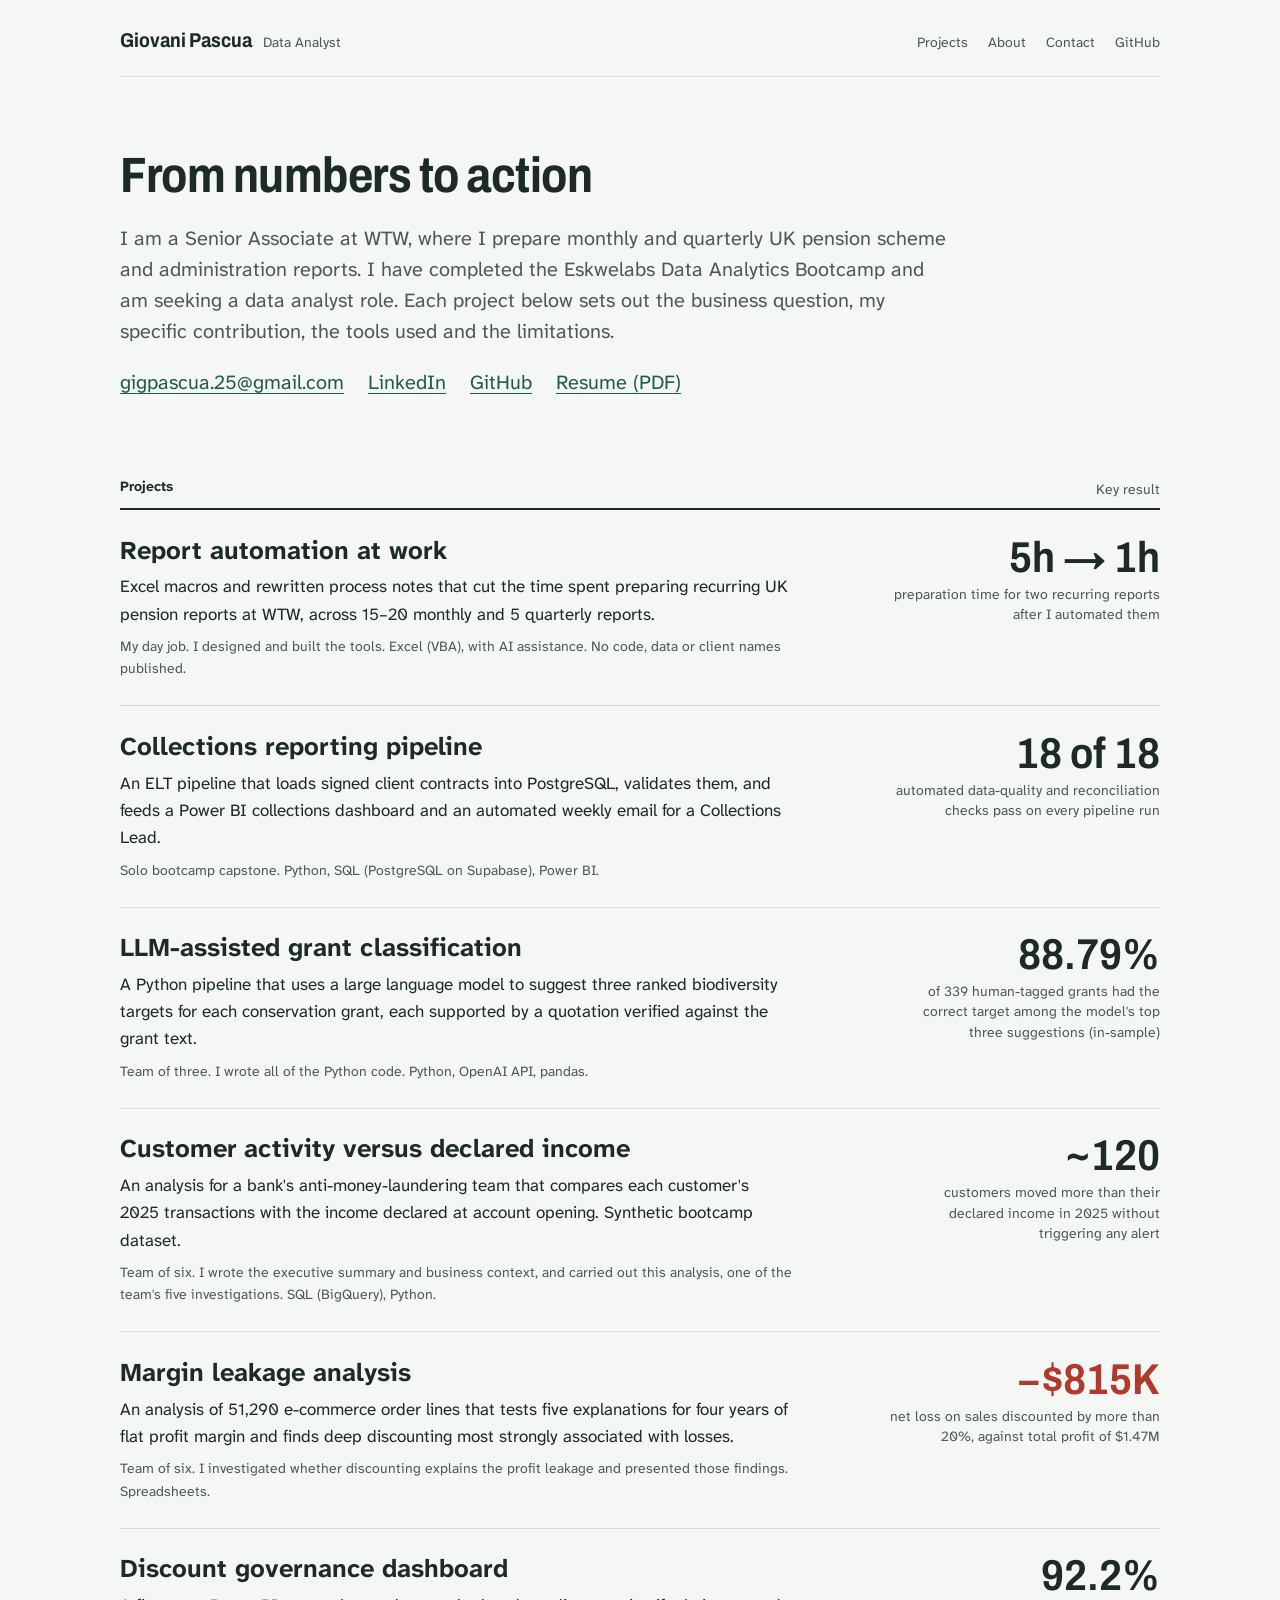
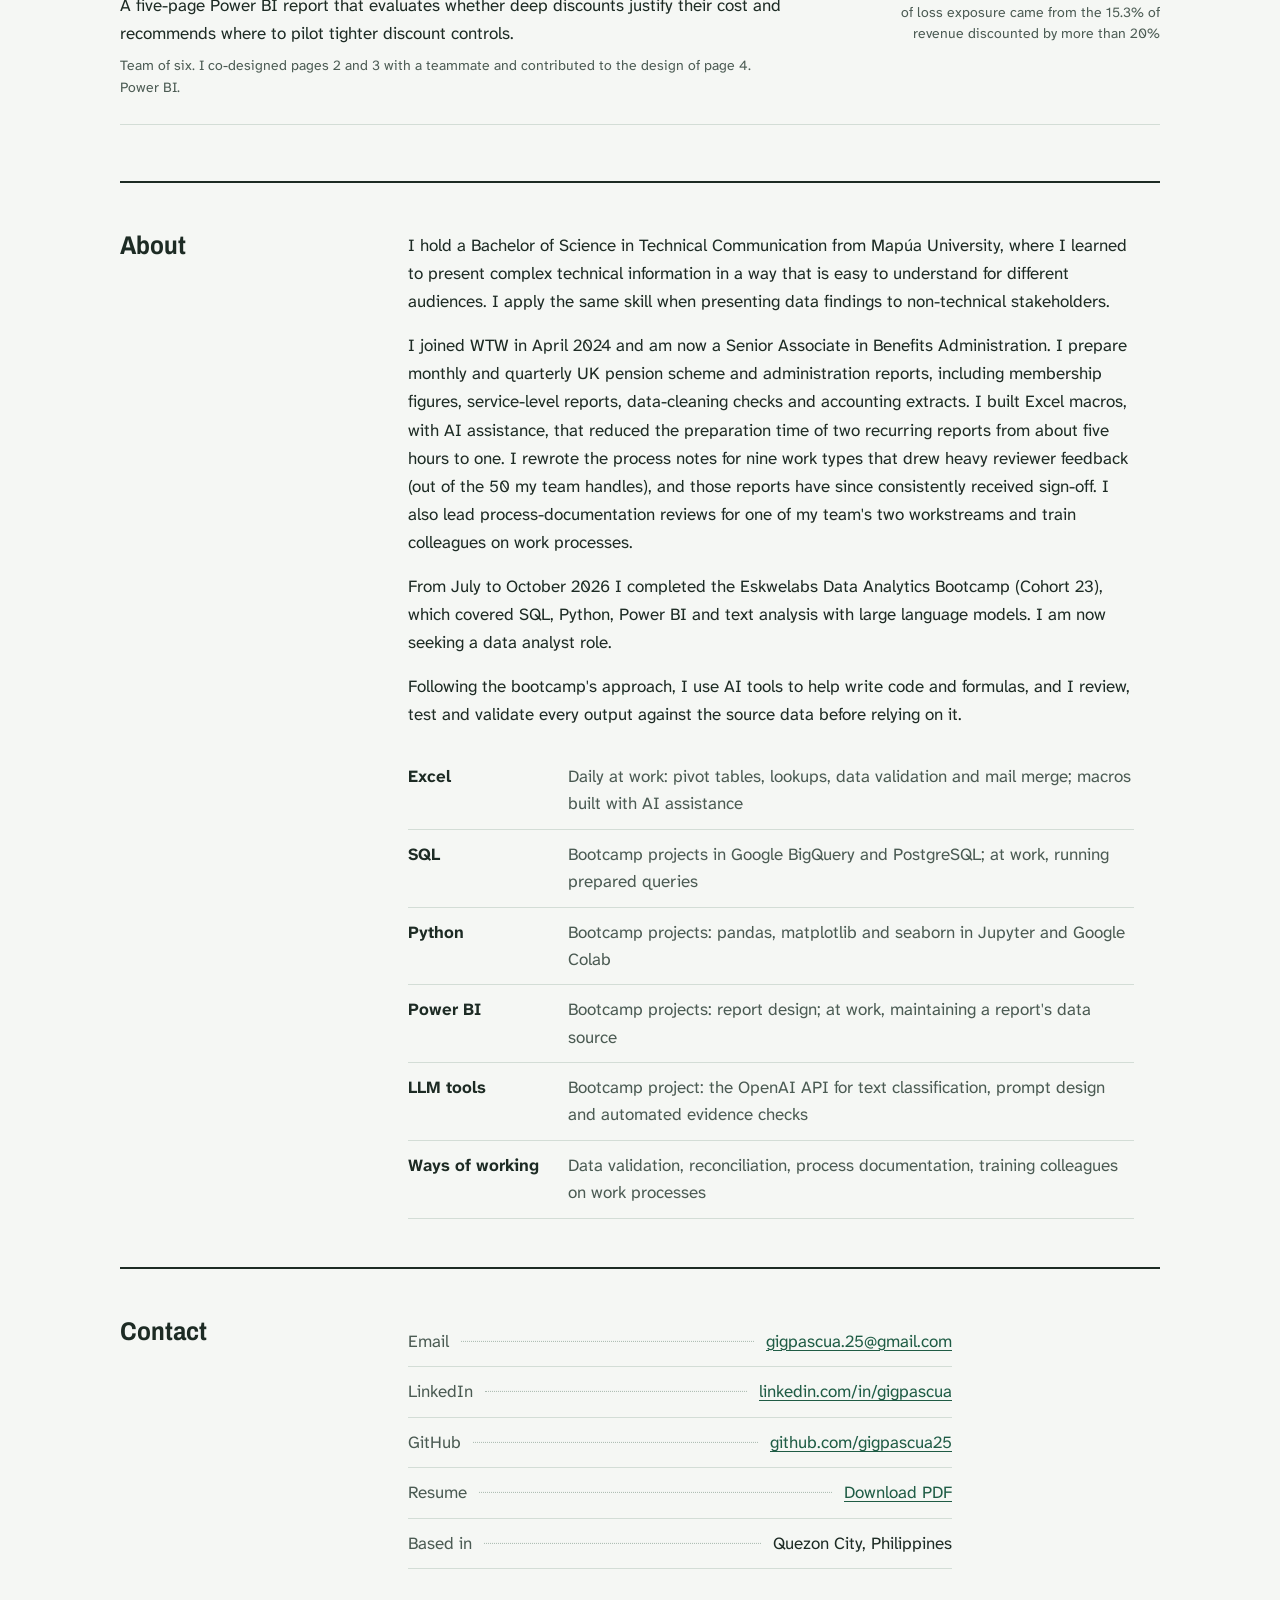
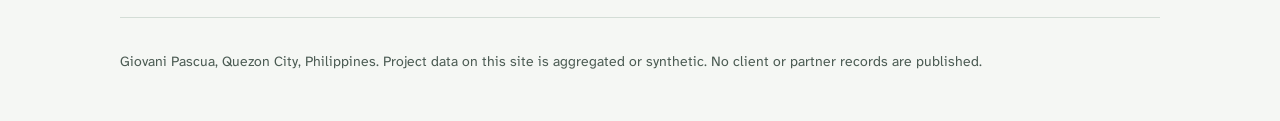
==== commit f26be068: "Add work report-automation case study and public resume PDF - New project page: report automation at" ====
--- a/index.html
+++ b/index.html
@@ -5,7 +5,7 @@
 <meta name="viewport" content="width=device-width, initial-scale=1, viewport-fit=cover">
 <title>Giovani Pascua Portfolio</title>
 <meta name="claude:viewport-fit-sides" content="cover">
-<meta name="description" content="Data analyst portfolio of Giovani Pascua: a collections reporting pipeline, LLM-assisted grant classification, an AML analysis and discount analytics.">
+<meta name="description" content="Data analyst portfolio of Giovani Pascua: report automation at work, a collections reporting pipeline, LLM-assisted grant classification, an AML analysis and discount analytics.">
 <link rel="preconnect" href="https://fonts.googleapis.com">
 <link rel="preconnect" href="https://fonts.gstatic.com" crossorigin>
 <link rel="stylesheet" href="https://fonts.googleapis.com/css2?family=Archivo:wdth,wght@62..125,400..800&family=Atkinson+Hyperlegible+Next:ital,wght@0,400..800;1,400&display=swap">
@@ -30,13 +30,23 @@
     <section class="thesis" aria-labelledby="thesis-title">
       <h1 id="thesis-title">From numbers to action</h1>
       <p>I am a Senior Associate at WTW, where I prepare monthly and quarterly UK pension scheme and administration reports. I have completed the Eskwelabs Data Analytics Bootcamp and am seeking a data analyst role. Each project below sets out the business question, my specific contribution, the tools used and the limitations.</p>
-      <p class="contact-line"><a href="mailto:gigpascua.25@gmail.com">gigpascua.25@gmail.com</a><a href="https://www.linkedin.com/in/gigpascua">LinkedIn</a><a href="https://github.com/gigpascua25">GitHub</a></p>
+      <p class="contact-line"><a href="mailto:gigpascua.25@gmail.com">gigpascua.25@gmail.com</a><a href="https://www.linkedin.com/in/gigpascua">LinkedIn</a><a href="https://github.com/gigpascua25">GitHub</a><a href="assets/Giovani_Pascua_Resume.pdf">Resume (PDF)</a></p>
     </section>
 
     <section class="ledger-section" id="projects" aria-labelledby="projects-title">
       <div class="ledger-head"><h2 id="projects-title">Projects</h2><span>Key result</span></div>
       <ol class="ledger" role="list">
         <li class="entry">
+      <div class="entry-text">
+        <h3><a href="projects/work-report-automation.html">Report automation at work</a></h3>
+        <p class="entry-summary">Excel macros and rewritten process notes that cut the time spent preparing recurring UK pension reports at WTW, across 15–20 monthly and 5 quarterly reports.</p>
+        <p class="entry-meta">My day job. I designed and built the tools. Excel (VBA), with AI assistance. No code, data or client names published.</p>
+      </div>
+      <div class="entry-figure">
+        <span class="figure">5h → 1h</span>
+        <span class="figure-note">preparation time for two recurring reports after I automated them</span>
+      </div>
+    </li><li class="entry">
       <div class="entry-text">
         <h3><a href="projects/collections-pipeline.html">Collections reporting pipeline</a></h3>
         <p class="entry-summary">An ELT pipeline that loads signed client contracts into PostgreSQL, validates them, and feeds a Power BI collections dashboard and an automated weekly email for a Collections Lead.</p>
@@ -114,6 +124,7 @@
         <div><dt>Email</dt><span class="leader" aria-hidden="true"></span><dd><a href="mailto:gigpascua.25@gmail.com">gigpascua.25@gmail.com</a></dd></div>
         <div><dt>LinkedIn</dt><span class="leader" aria-hidden="true"></span><dd><a href="https://www.linkedin.com/in/gigpascua">linkedin.com/in/gigpascua</a></dd></div>
         <div><dt>GitHub</dt><span class="leader" aria-hidden="true"></span><dd><a href="https://github.com/gigpascua25">github.com/gigpascua25</a></dd></div>
+        <div><dt>Resume</dt><span class="leader" aria-hidden="true"></span><dd><a href="assets/Giovani_Pascua_Resume.pdf">Download PDF</a></dd></div>
         <div><dt>Based in</dt><span class="leader" aria-hidden="true"></span><dd>Quezon City, Philippines</dd></div>
       </dl>
     </section>
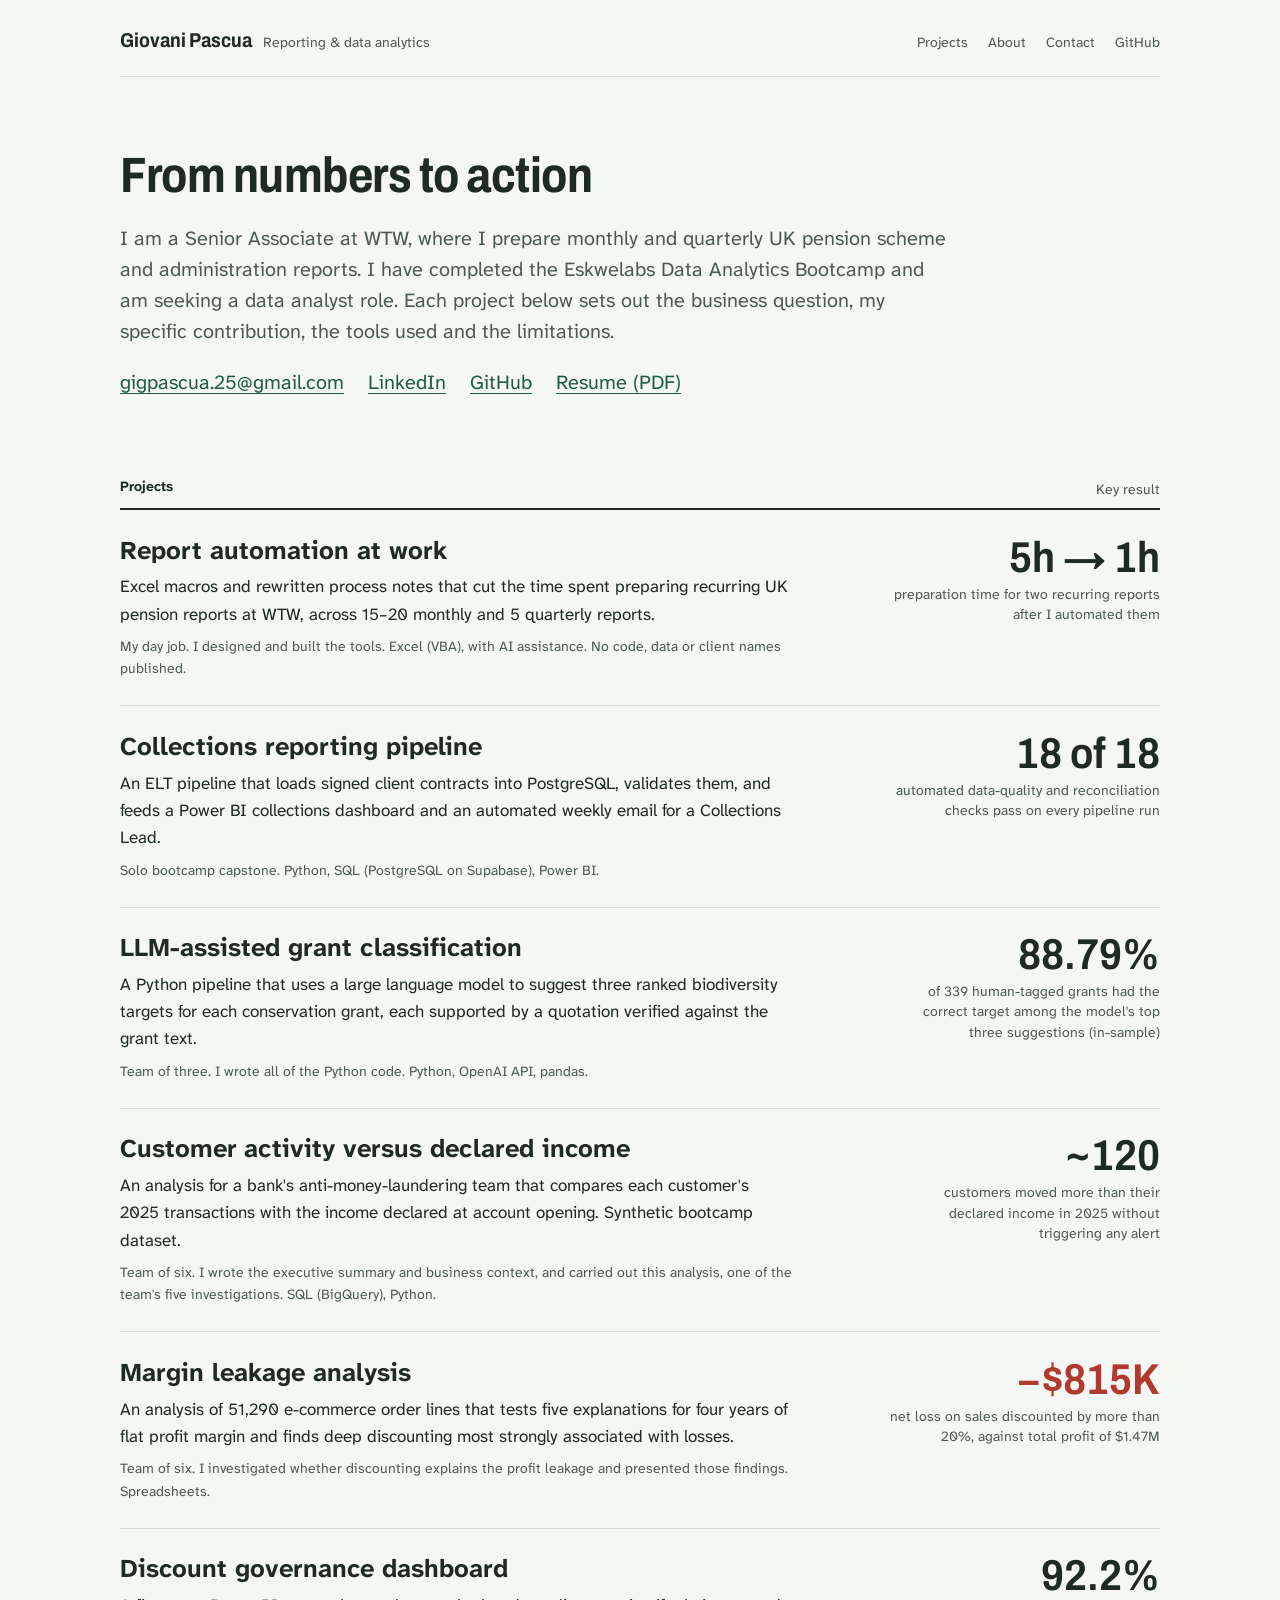
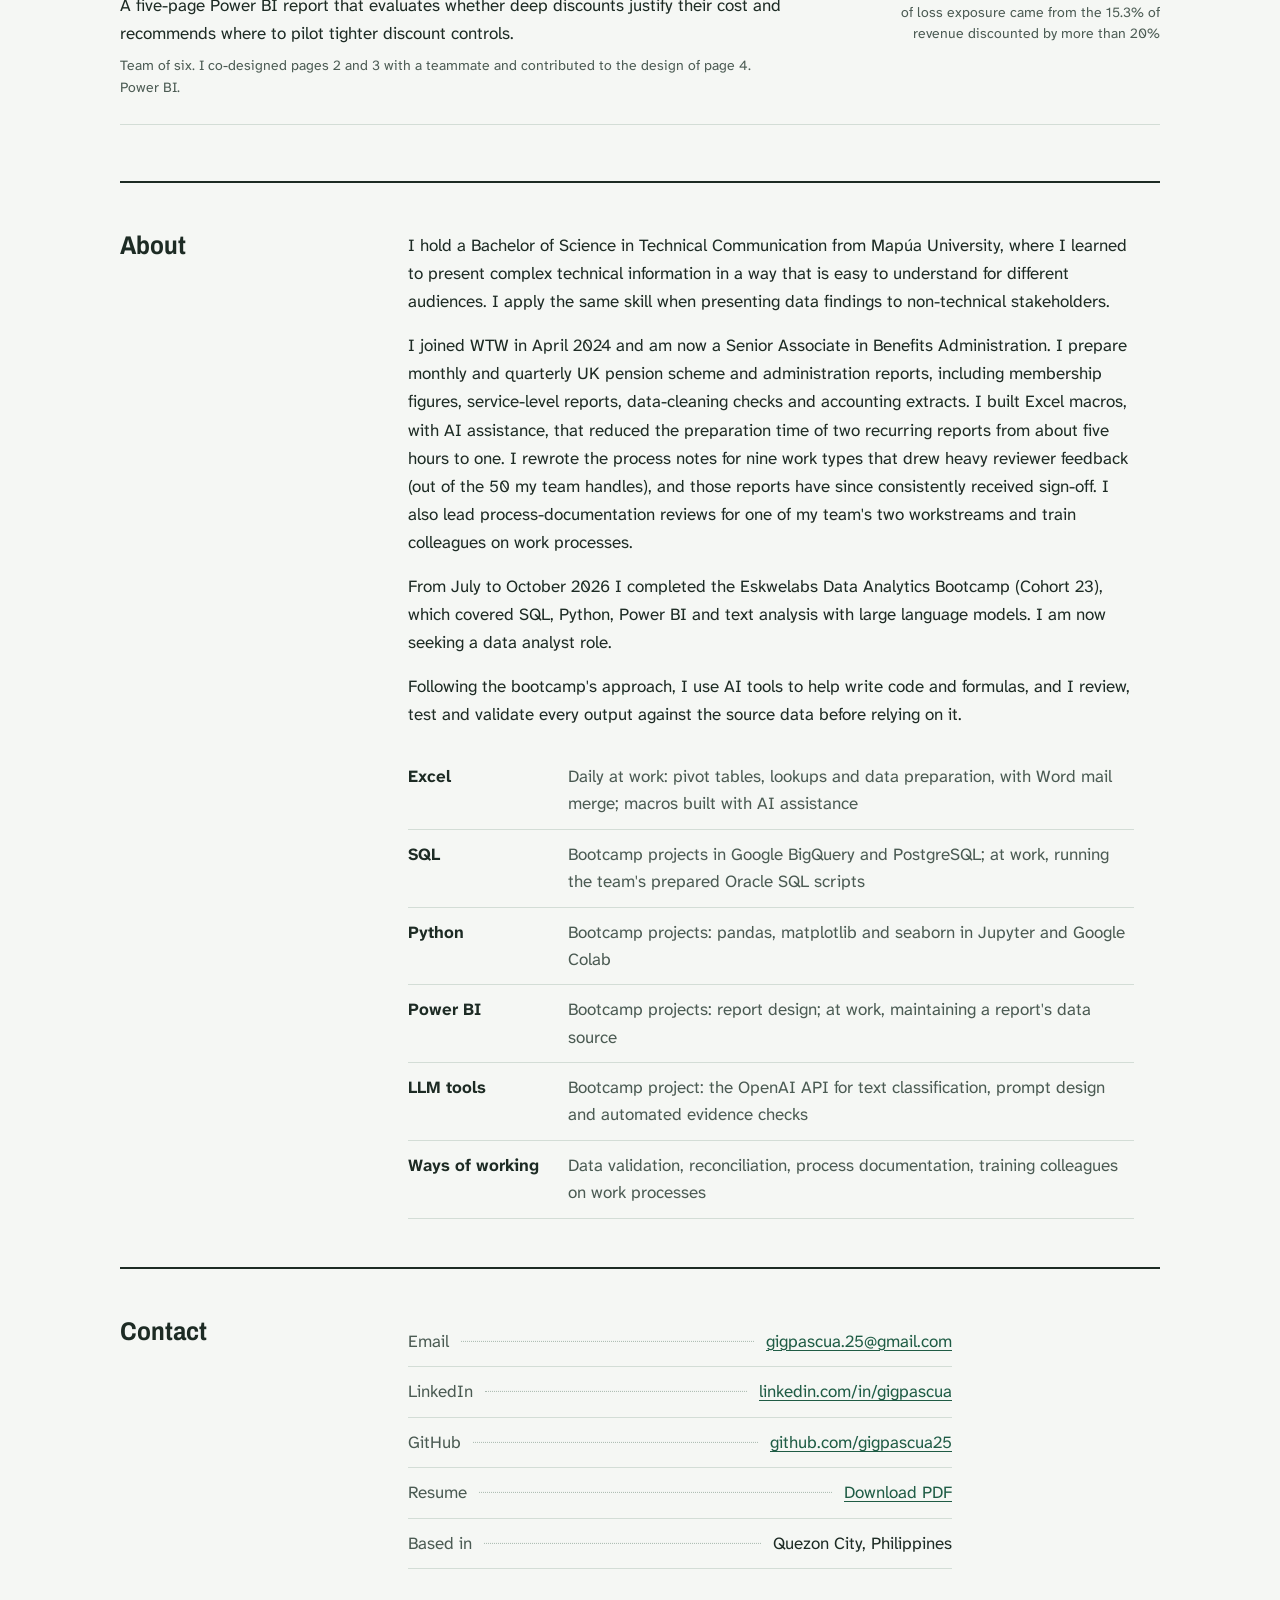
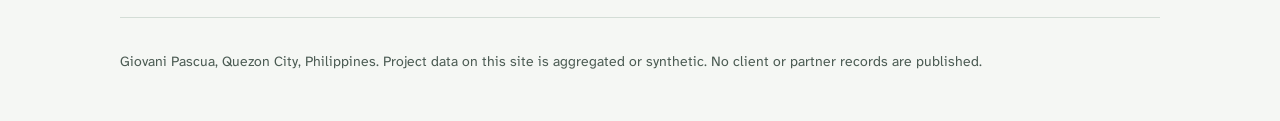
==== commit c16c75ef: "Revise resume wording and align site details - Resume PDF: reporting-focused headline, BGC office an" ====
--- a/index.html
+++ b/index.html
@@ -5,7 +5,7 @@
 <meta name="viewport" content="width=device-width, initial-scale=1, viewport-fit=cover">
 <title>Giovani Pascua Portfolio</title>
 <meta name="claude:viewport-fit-sides" content="cover">
-<meta name="description" content="Data analyst portfolio of Giovani Pascua: report automation at work, a collections reporting pipeline, LLM-assisted grant classification, an AML analysis and discount analytics.">
+<meta name="description" content="Data analytics portfolio of Giovani Pascua: report automation at work, a collections reporting pipeline, LLM-assisted grant classification, an AML analysis and discount analytics.">
 <link rel="preconnect" href="https://fonts.googleapis.com">
 <link rel="preconnect" href="https://fonts.gstatic.com" crossorigin>
 <link rel="stylesheet" href="https://fonts.googleapis.com/css2?family=Archivo:wdth,wght@62..125,400..800&family=Atkinson+Hyperlegible+Next:ital,wght@0,400..800;1,400&display=swap">
@@ -16,7 +16,7 @@
 <a class="skip" href="#main">Skip to content</a>
 <div class="wrap">
   <header class="site-head">
-    <div class="site-brand"><a class="site-name" href="index.html">Giovani Pascua</a><span class="site-role">Data Analyst</span></div>
+    <div class="site-brand"><a class="site-name" href="index.html">Giovani Pascua</a><span class="site-role">Reporting &amp; data analytics</span></div>
     <nav class="site-nav" aria-label="Site">
       <a href="index.html#projects">Projects</a>
       <a href="index.html#about">About</a>
@@ -108,8 +108,8 @@
         <p>From July to October 2026 I completed the Eskwelabs Data Analytics Bootcamp (Cohort 23), which covered SQL, Python, Power BI and text analysis with large language models. I am now seeking a data analyst role.</p>
         <p>Following the bootcamp's approach, I use AI tools to help write code and formulas, and I review, test and validate every output against the source data before relying on it.</p>
         <dl class="skills">
-          <div><dt>Excel</dt><dd>Daily at work: pivot tables, lookups, data validation and mail merge; macros built with AI assistance</dd></div>
-          <div><dt>SQL</dt><dd>Bootcamp projects in Google BigQuery and PostgreSQL; at work, running prepared queries</dd></div>
+          <div><dt>Excel</dt><dd>Daily at work: pivot tables, lookups and data preparation, with Word mail merge; macros built with AI assistance</dd></div>
+          <div><dt>SQL</dt><dd>Bootcamp projects in Google BigQuery and PostgreSQL; at work, running the team's prepared Oracle SQL scripts</dd></div>
           <div><dt>Python</dt><dd>Bootcamp projects: pandas, matplotlib and seaborn in Jupyter and Google Colab</dd></div>
           <div><dt>Power BI</dt><dd>Bootcamp projects: report design; at work, maintaining a report's data source</dd></div>
           <div><dt>LLM tools</dt><dd>Bootcamp project: the OpenAI API for text classification, prompt design and automated evidence checks</dd></div>
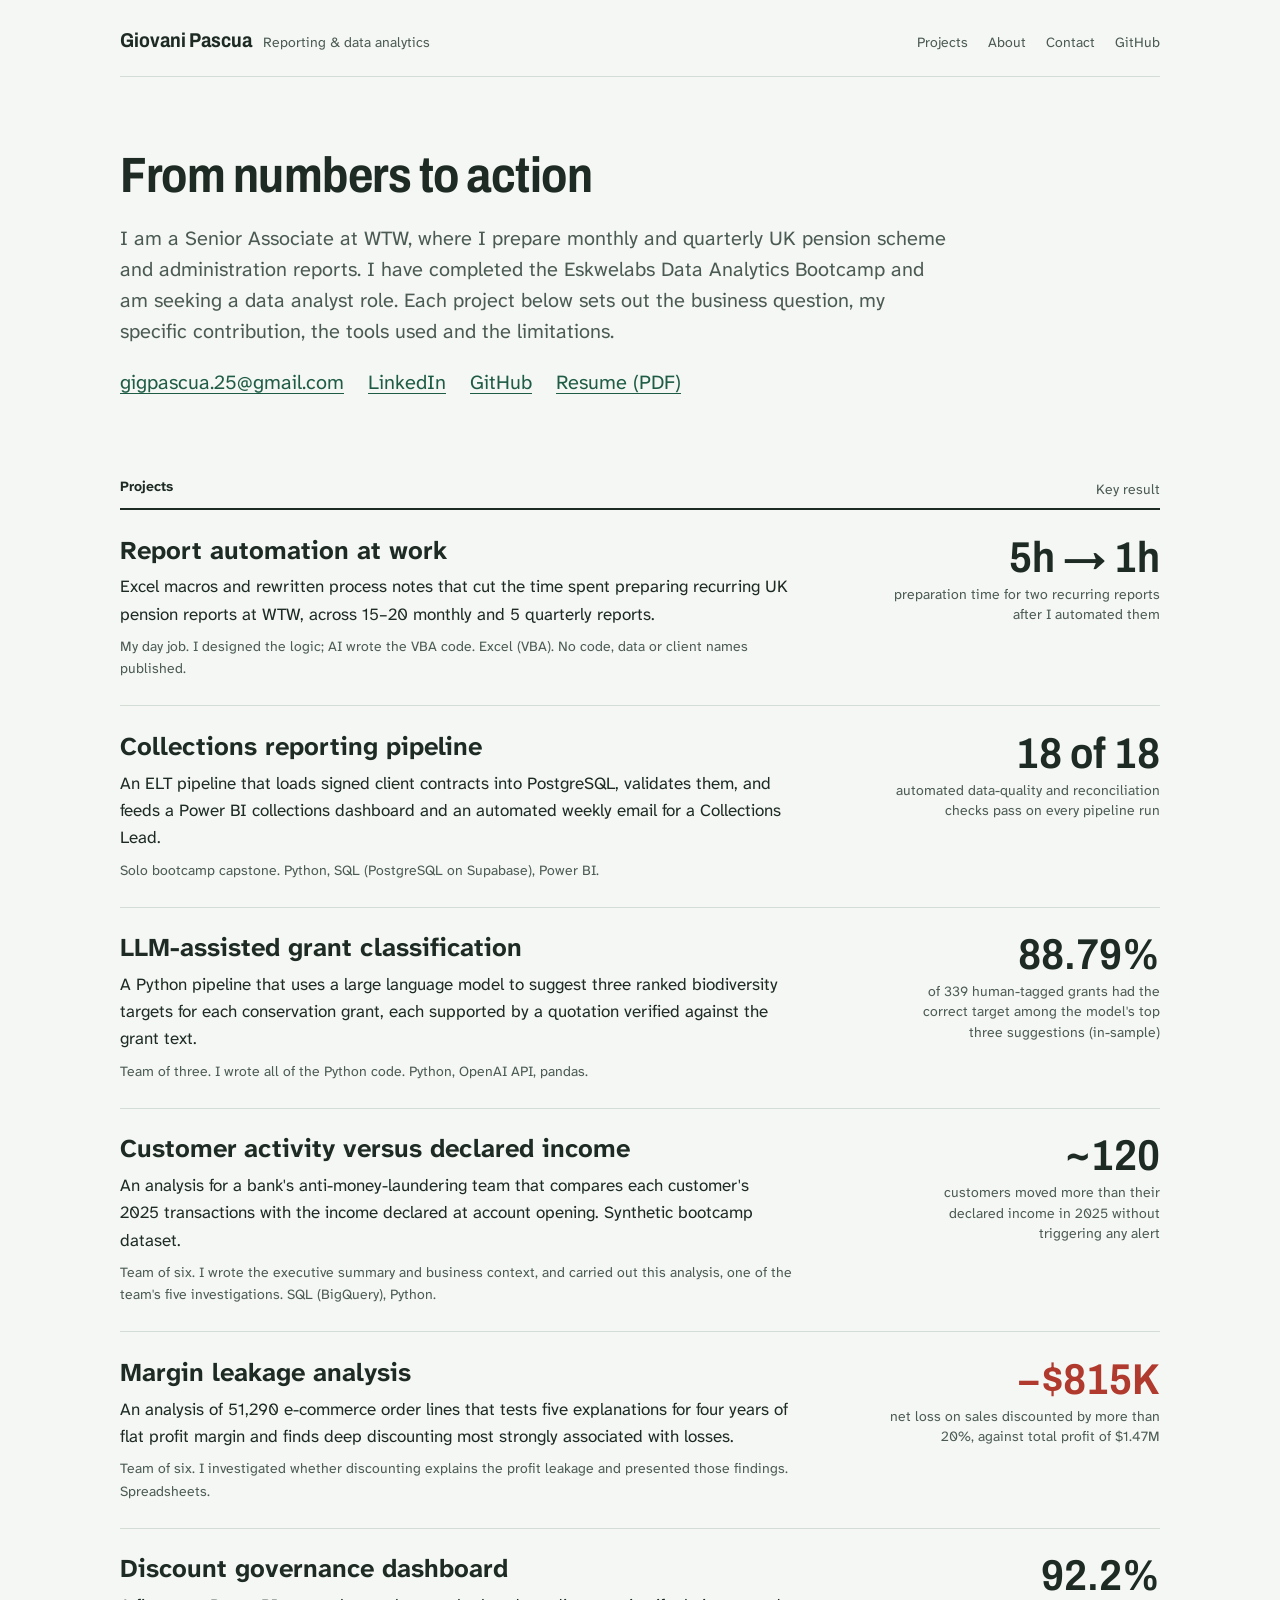
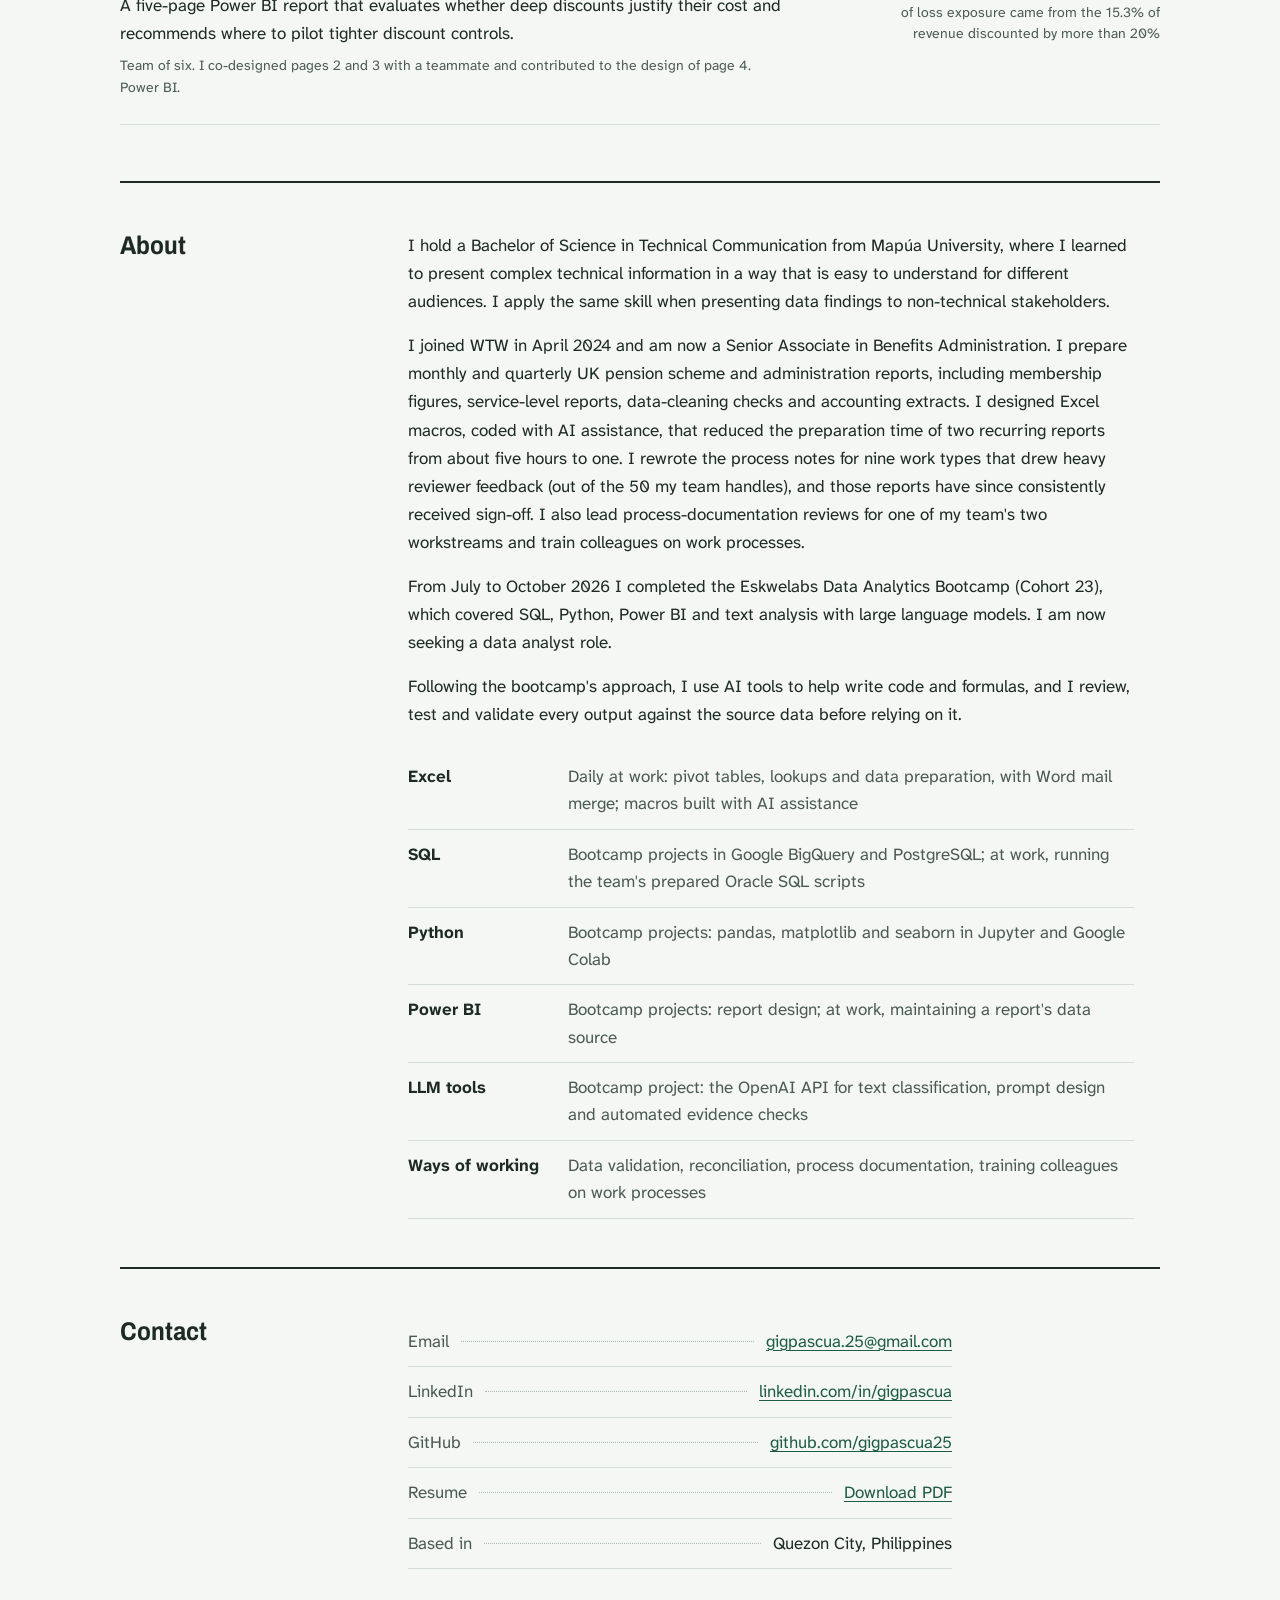
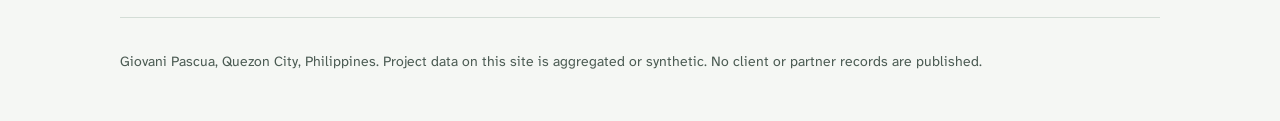
==== commit 704527a4: "Update work page and resume: logic design credit, project roles, tool status - Resume PDF: shared-se" ====
--- a/index.html
+++ b/index.html
@@ -40,7 +40,7 @@
       <div class="entry-text">
         <h3><a href="projects/work-report-automation.html">Report automation at work</a></h3>
         <p class="entry-summary">Excel macros and rewritten process notes that cut the time spent preparing recurring UK pension reports at WTW, across 15–20 monthly and 5 quarterly reports.</p>
-        <p class="entry-meta">My day job. I designed and built the tools. Excel (VBA), with AI assistance. No code, data or client names published.</p>
+        <p class="entry-meta">My day job. I designed the logic; AI wrote the VBA code. Excel (VBA). No code, data or client names published.</p>
       </div>
       <div class="entry-figure">
         <span class="figure">5h → 1h</span>
@@ -104,7 +104,7 @@
       <h2 id="about-title">About</h2>
       <div class="prose">
         <p>I hold a Bachelor of Science in Technical Communication from Mapúa University, where I learned to present complex technical information in a way that is easy to understand for different audiences. I apply the same skill when presenting data findings to non-technical stakeholders.</p>
-        <p>I joined WTW in April 2024 and am now a Senior Associate in Benefits Administration. I prepare monthly and quarterly UK pension scheme and administration reports, including membership figures, service-level reports, data-cleaning checks and accounting extracts. I built Excel macros, with AI assistance, that reduced the preparation time of two recurring reports from about five hours to one. I rewrote the process notes for nine work types that drew heavy reviewer feedback (out of the 50 my team handles), and those reports have since consistently received sign-off. I also lead process-documentation reviews for one of my team's two workstreams and train colleagues on work processes.</p>
+        <p>I joined WTW in April 2024 and am now a Senior Associate in Benefits Administration. I prepare monthly and quarterly UK pension scheme and administration reports, including membership figures, service-level reports, data-cleaning checks and accounting extracts. I designed Excel macros, coded with AI assistance, that reduced the preparation time of two recurring reports from about five hours to one. I rewrote the process notes for nine work types that drew heavy reviewer feedback (out of the 50 my team handles), and those reports have since consistently received sign-off. I also lead process-documentation reviews for one of my team's two workstreams and train colleagues on work processes.</p>
         <p>From July to October 2026 I completed the Eskwelabs Data Analytics Bootcamp (Cohort 23), which covered SQL, Python, Power BI and text analysis with large language models. I am now seeking a data analyst role.</p>
         <p>Following the bootcamp's approach, I use AI tools to help write code and formulas, and I review, test and validate every output against the source data before relying on it.</p>
         <dl class="skills">
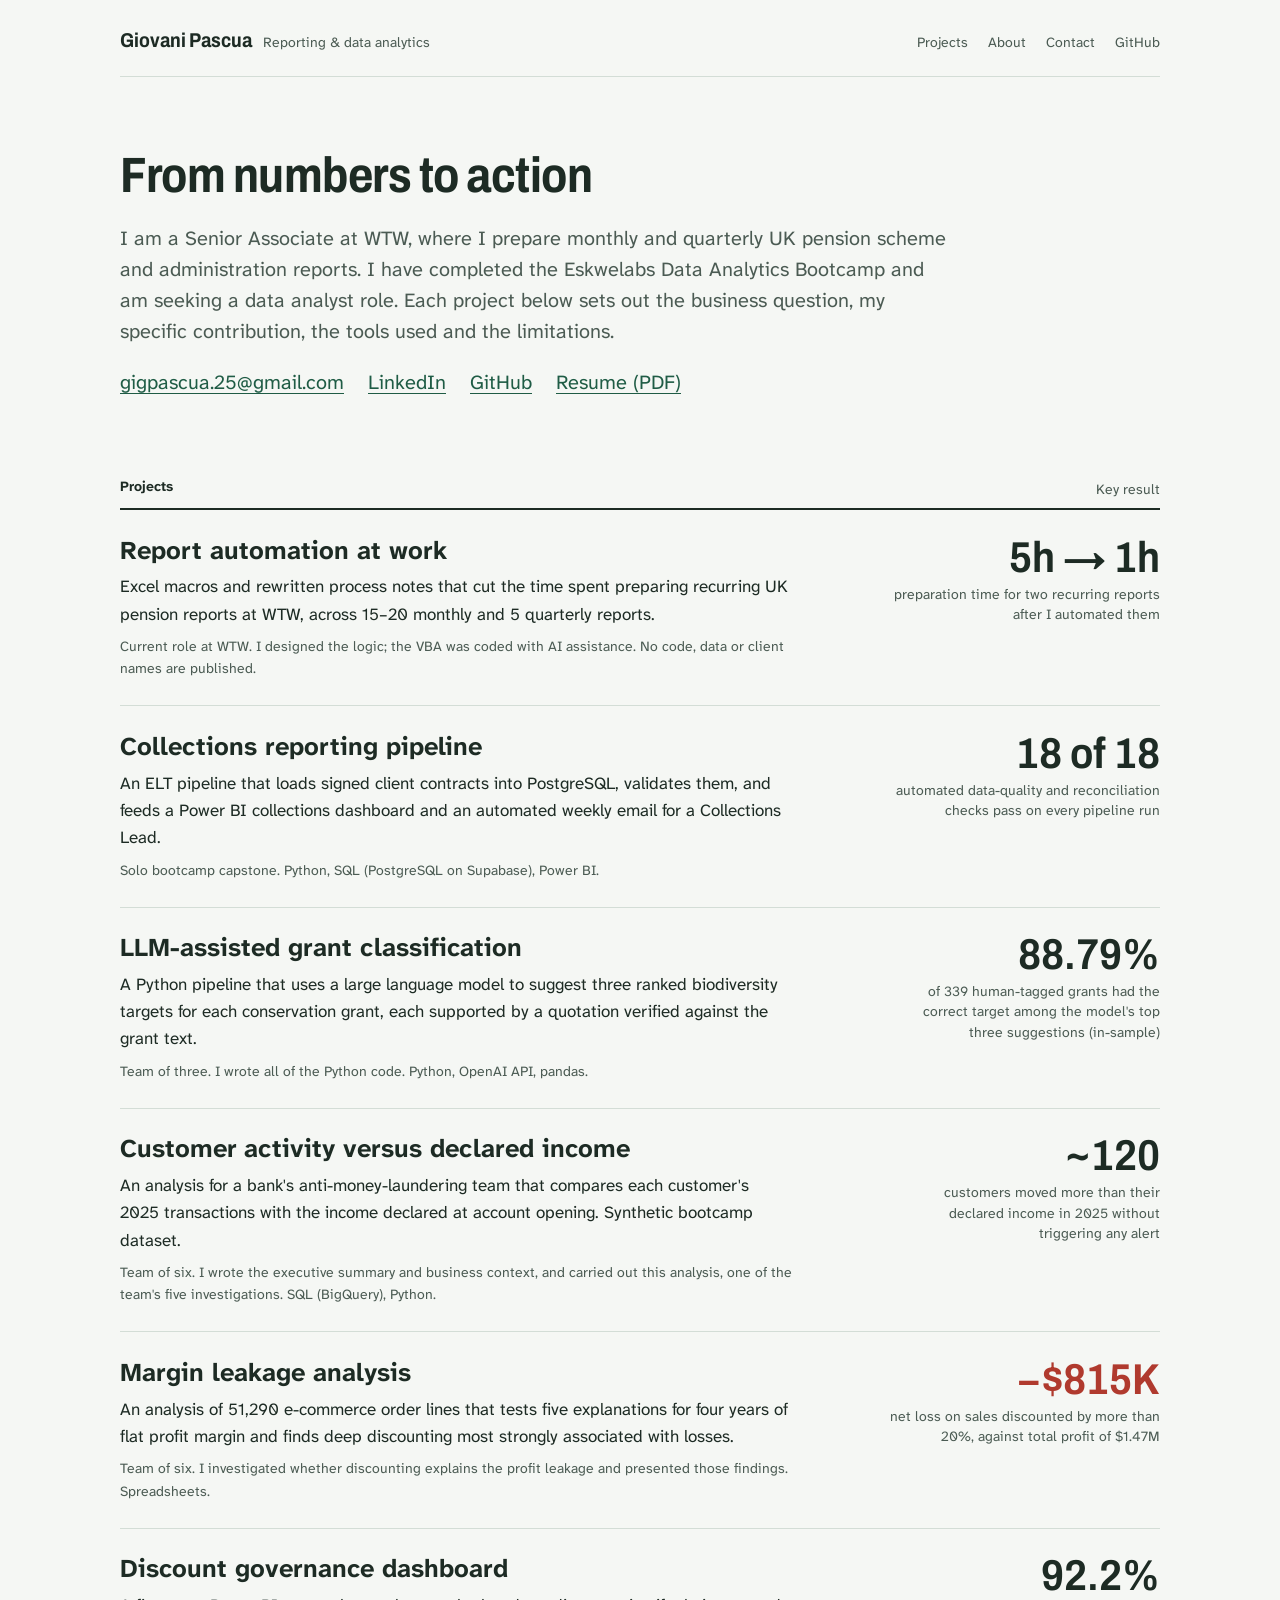
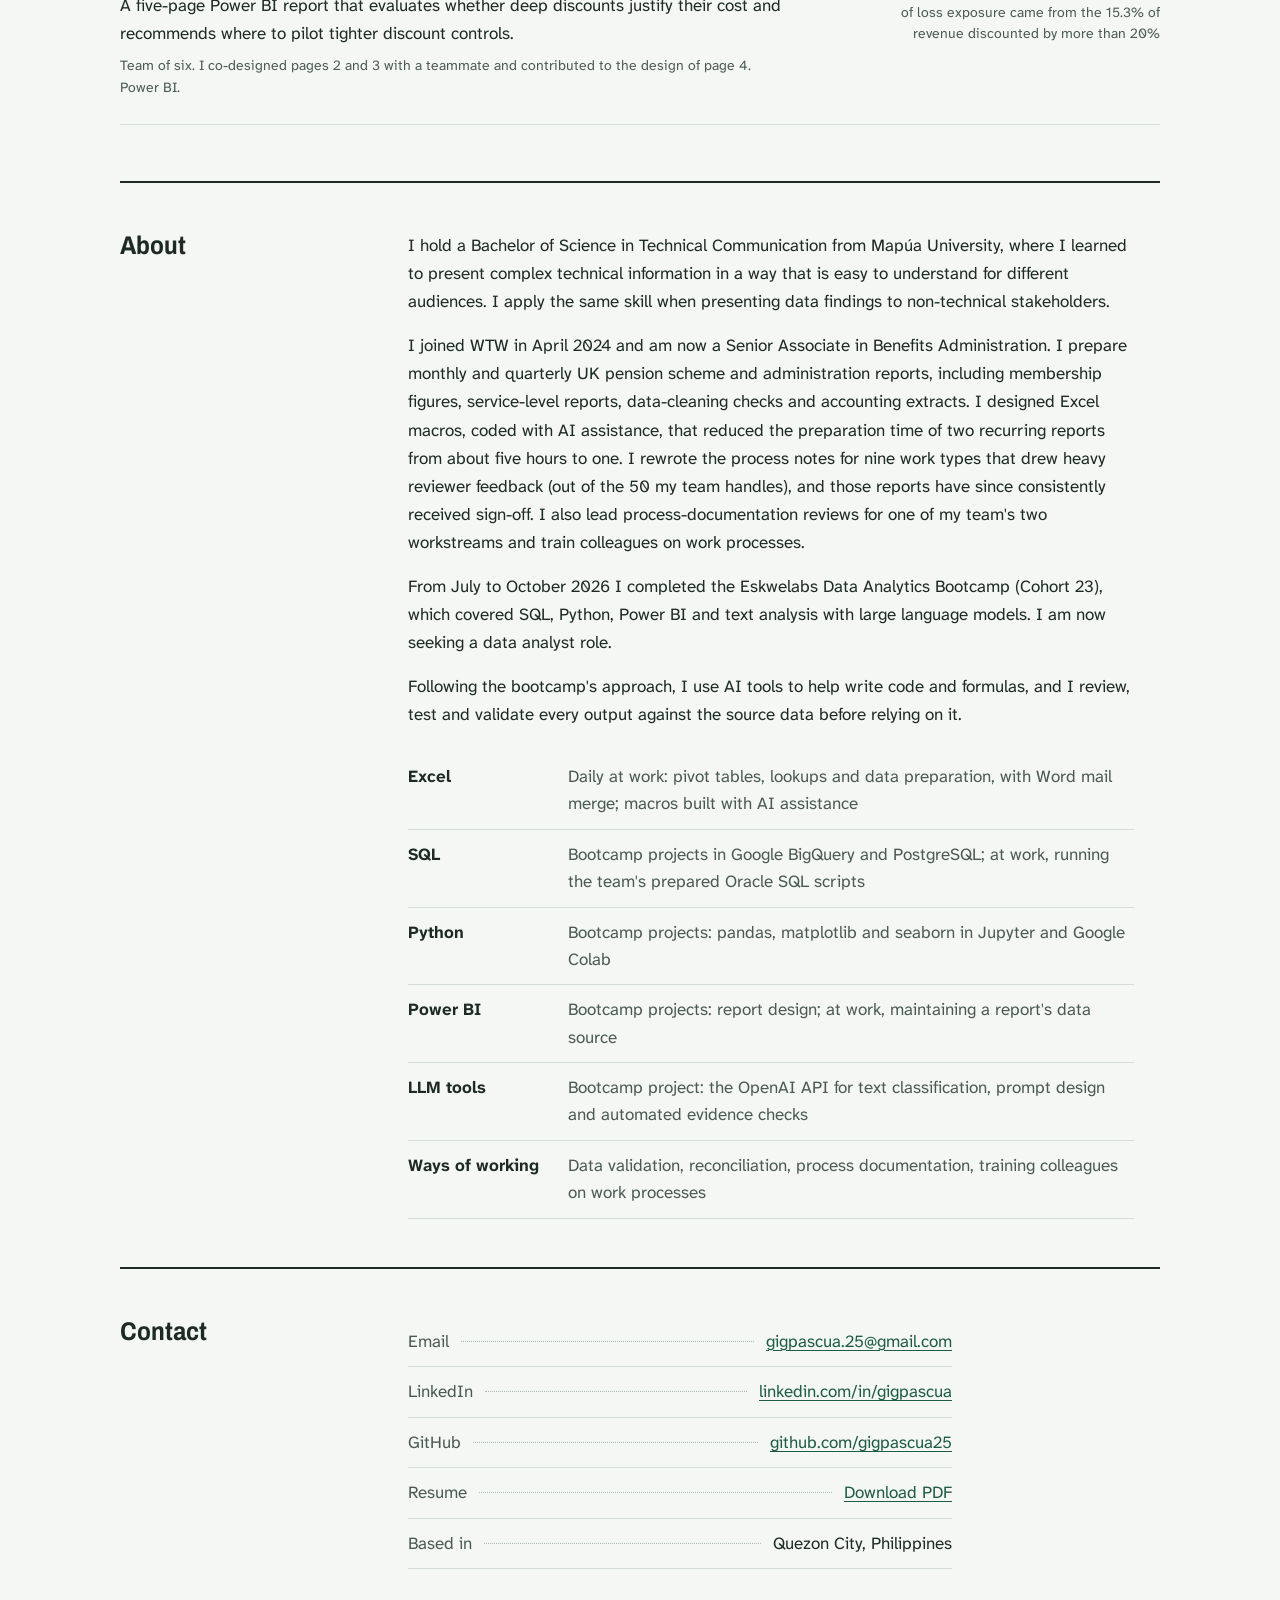
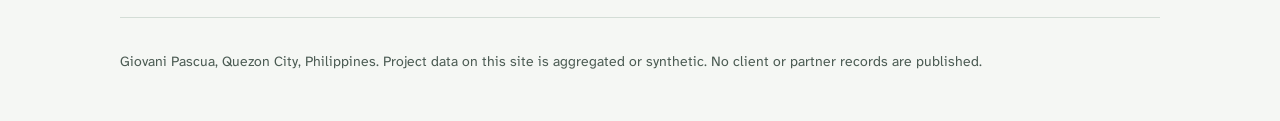
==== commit 1788327b: "Tighten resume wording and align site terminology - Resume PDF: shorter bullets, consistent tense, I" ====
--- a/index.html
+++ b/index.html
@@ -40,7 +40,7 @@
       <div class="entry-text">
         <h3><a href="projects/work-report-automation.html">Report automation at work</a></h3>
         <p class="entry-summary">Excel macros and rewritten process notes that cut the time spent preparing recurring UK pension reports at WTW, across 15–20 monthly and 5 quarterly reports.</p>
-        <p class="entry-meta">My day job. I designed the logic; AI wrote the VBA code. Excel (VBA). No code, data or client names published.</p>
+        <p class="entry-meta">Current role at WTW. I designed the logic; the VBA was coded with AI assistance. No code, data or client names are published.</p>
       </div>
       <div class="entry-figure">
         <span class="figure">5h → 1h</span>
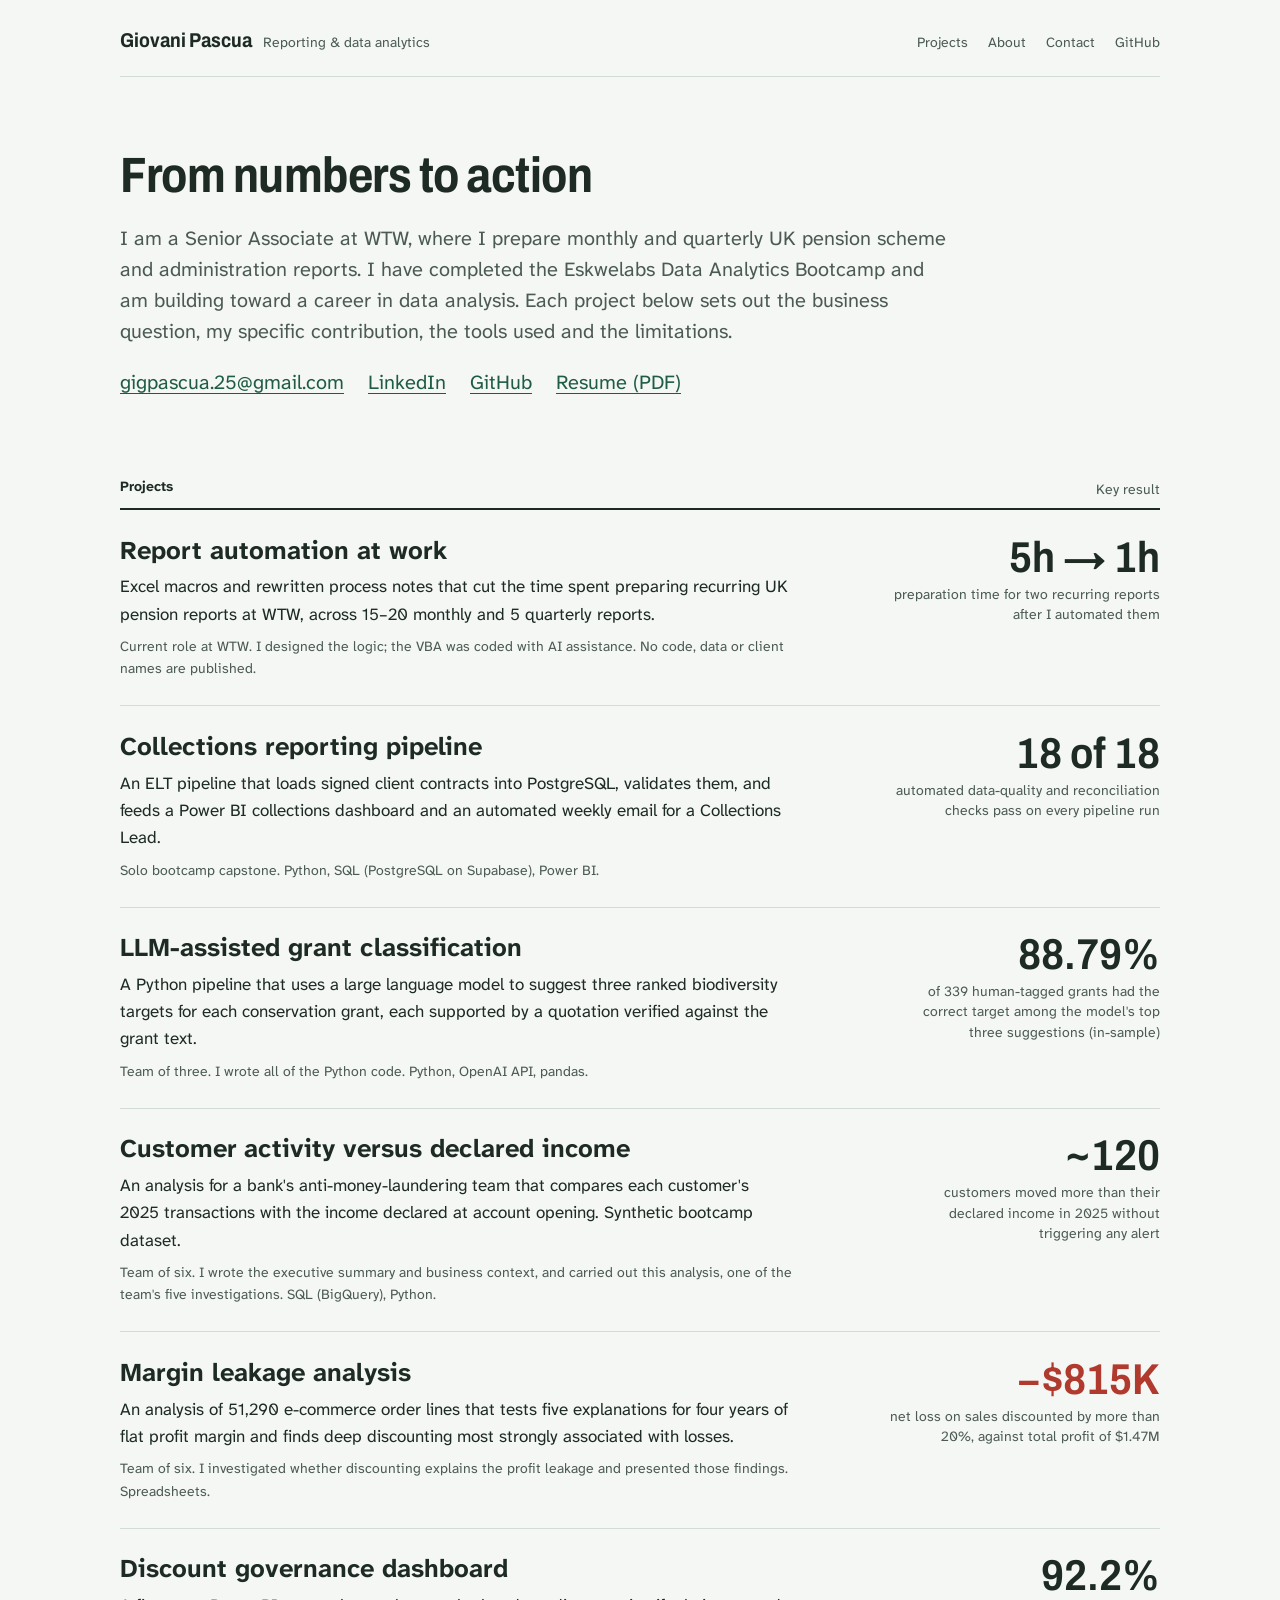
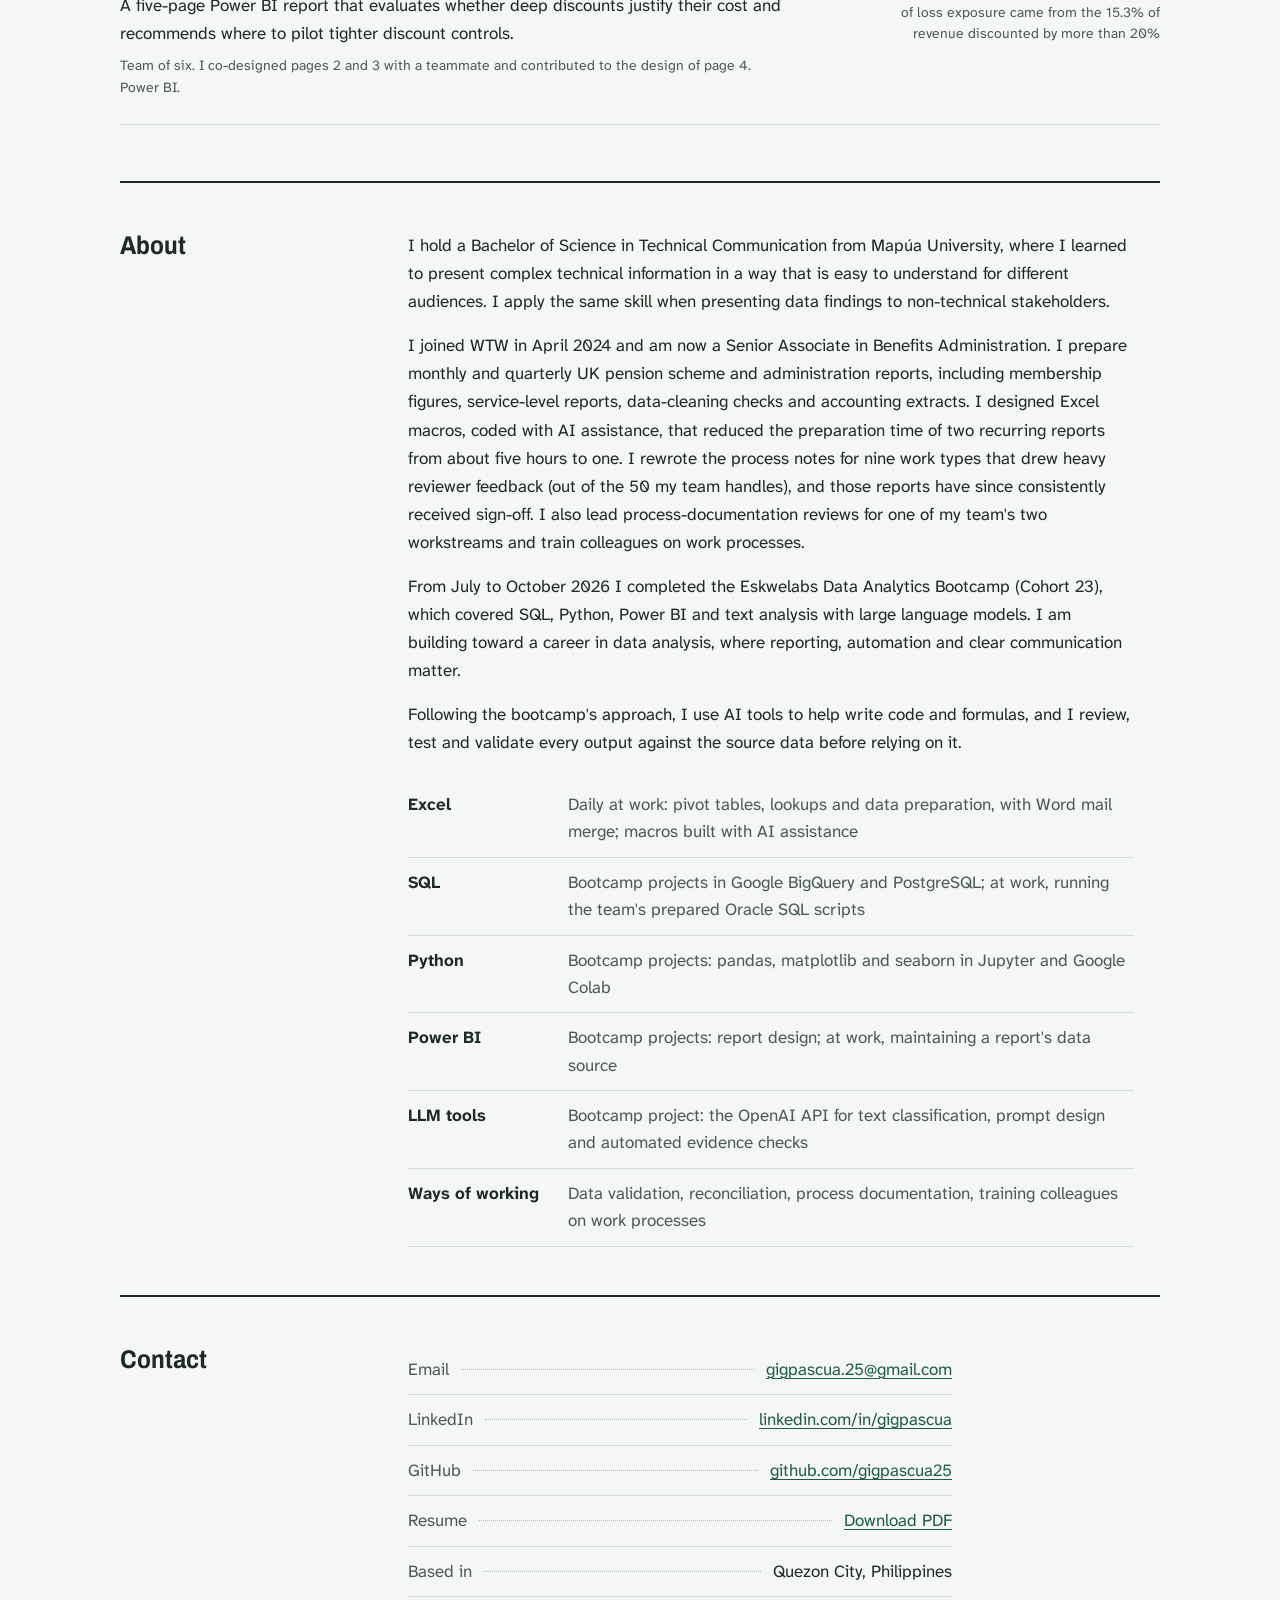
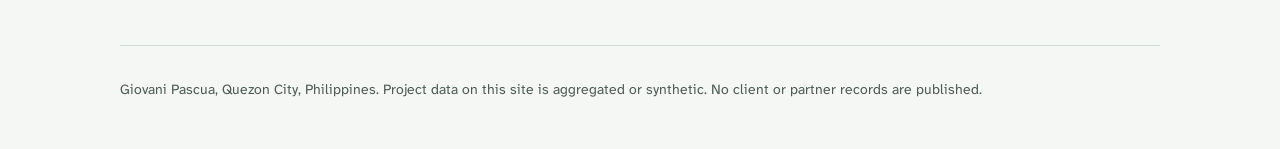
==== commit 64e56311: "Soften job-search wording on the site; resume links to the live portfolio Co-Authored-By: Claude Opu" ====
--- a/index.html
+++ b/index.html
@@ -29,7 +29,7 @@
   <div class="wrap">
     <section class="thesis" aria-labelledby="thesis-title">
       <h1 id="thesis-title">From numbers to action</h1>
-      <p>I am a Senior Associate at WTW, where I prepare monthly and quarterly UK pension scheme and administration reports. I have completed the Eskwelabs Data Analytics Bootcamp and am seeking a data analyst role. Each project below sets out the business question, my specific contribution, the tools used and the limitations.</p>
+      <p>I am a Senior Associate at WTW, where I prepare monthly and quarterly UK pension scheme and administration reports. I have completed the Eskwelabs Data Analytics Bootcamp and am building toward a career in data analysis. Each project below sets out the business question, my specific contribution, the tools used and the limitations.</p>
       <p class="contact-line"><a href="mailto:gigpascua.25@gmail.com">gigpascua.25@gmail.com</a><a href="https://www.linkedin.com/in/gigpascua">LinkedIn</a><a href="https://github.com/gigpascua25">GitHub</a><a href="assets/Giovani_Pascua_Resume.pdf">Resume (PDF)</a></p>
     </section>
 
@@ -105,7 +105,7 @@
       <div class="prose">
         <p>I hold a Bachelor of Science in Technical Communication from Mapúa University, where I learned to present complex technical information in a way that is easy to understand for different audiences. I apply the same skill when presenting data findings to non-technical stakeholders.</p>
         <p>I joined WTW in April 2024 and am now a Senior Associate in Benefits Administration. I prepare monthly and quarterly UK pension scheme and administration reports, including membership figures, service-level reports, data-cleaning checks and accounting extracts. I designed Excel macros, coded with AI assistance, that reduced the preparation time of two recurring reports from about five hours to one. I rewrote the process notes for nine work types that drew heavy reviewer feedback (out of the 50 my team handles), and those reports have since consistently received sign-off. I also lead process-documentation reviews for one of my team's two workstreams and train colleagues on work processes.</p>
-        <p>From July to October 2026 I completed the Eskwelabs Data Analytics Bootcamp (Cohort 23), which covered SQL, Python, Power BI and text analysis with large language models. I am now seeking a data analyst role.</p>
+        <p>From July to October 2026 I completed the Eskwelabs Data Analytics Bootcamp (Cohort 23), which covered SQL, Python, Power BI and text analysis with large language models. I am building toward a career in data analysis, where reporting, automation and clear communication matter.</p>
         <p>Following the bootcamp's approach, I use AI tools to help write code and formulas, and I review, test and validate every output against the source data before relying on it.</p>
         <dl class="skills">
           <div><dt>Excel</dt><dd>Daily at work: pivot tables, lookups and data preparation, with Word mail merge; macros built with AI assistance</dd></div>
